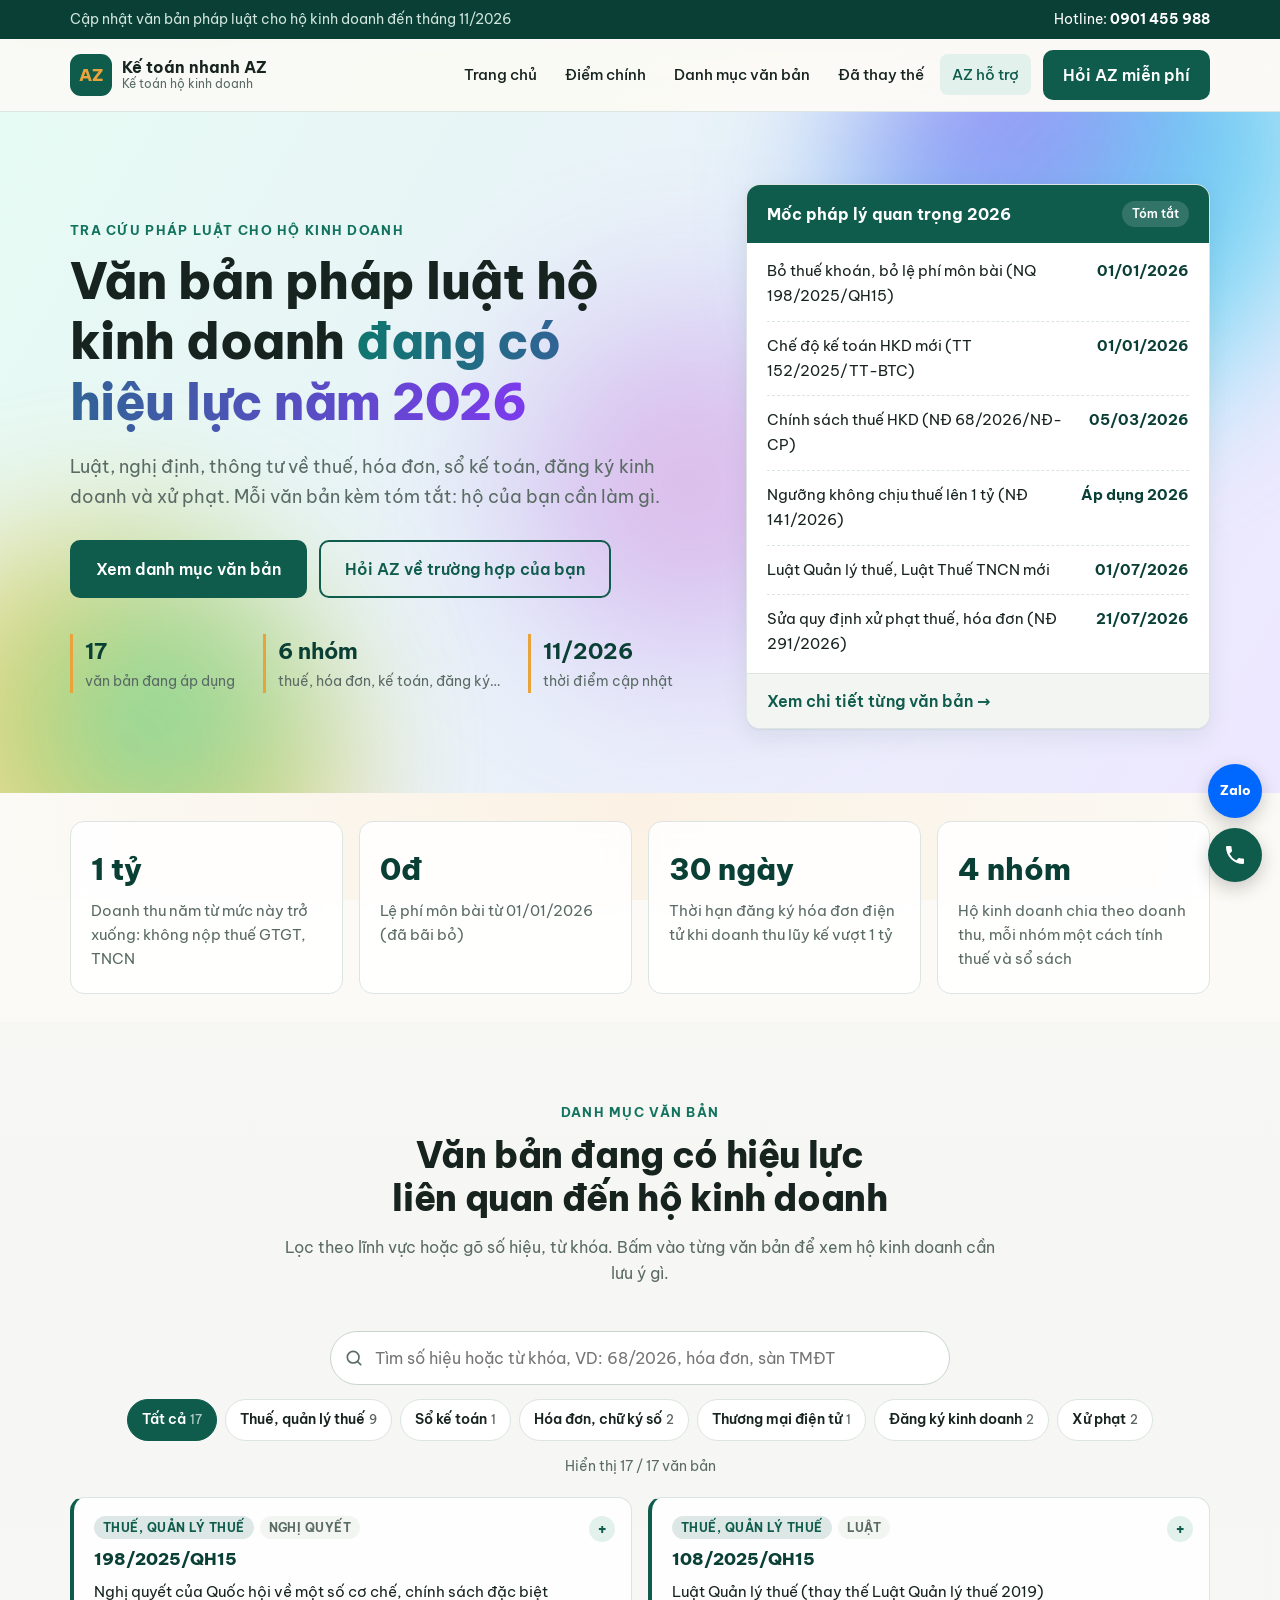
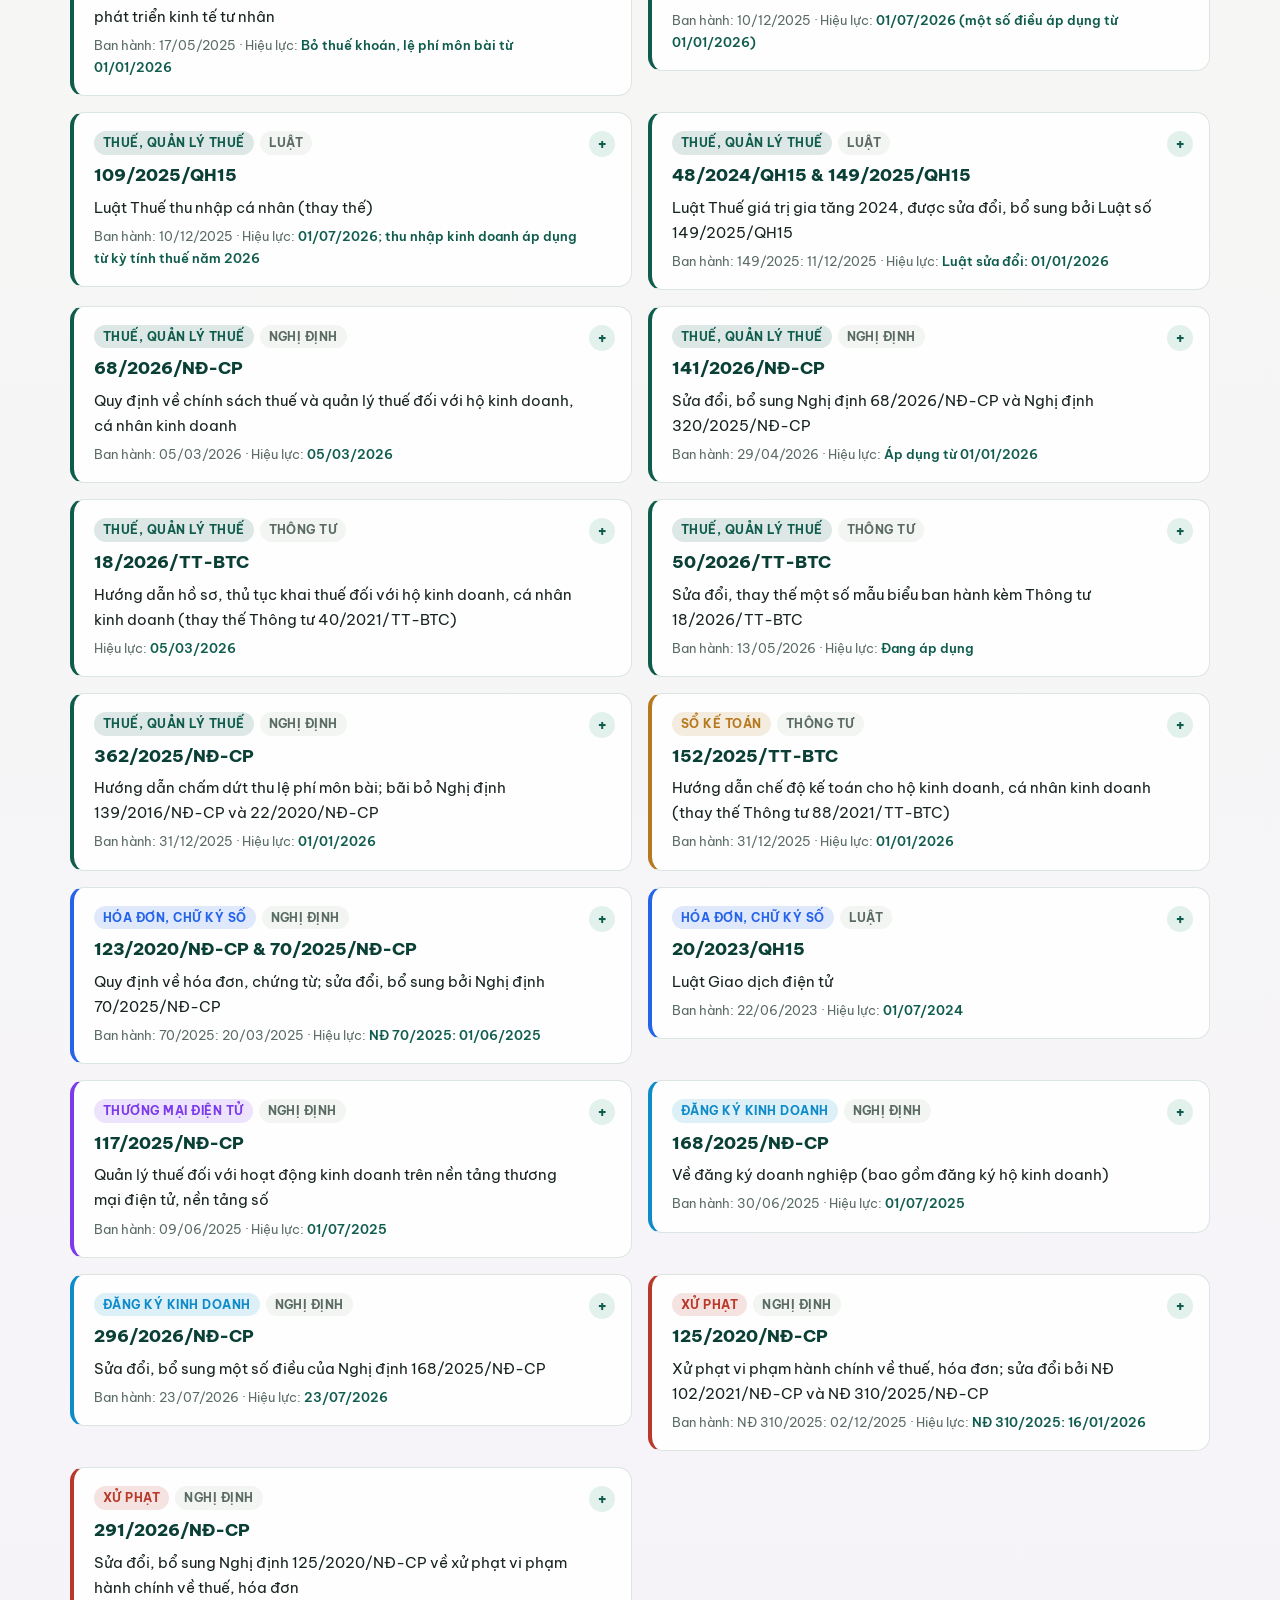
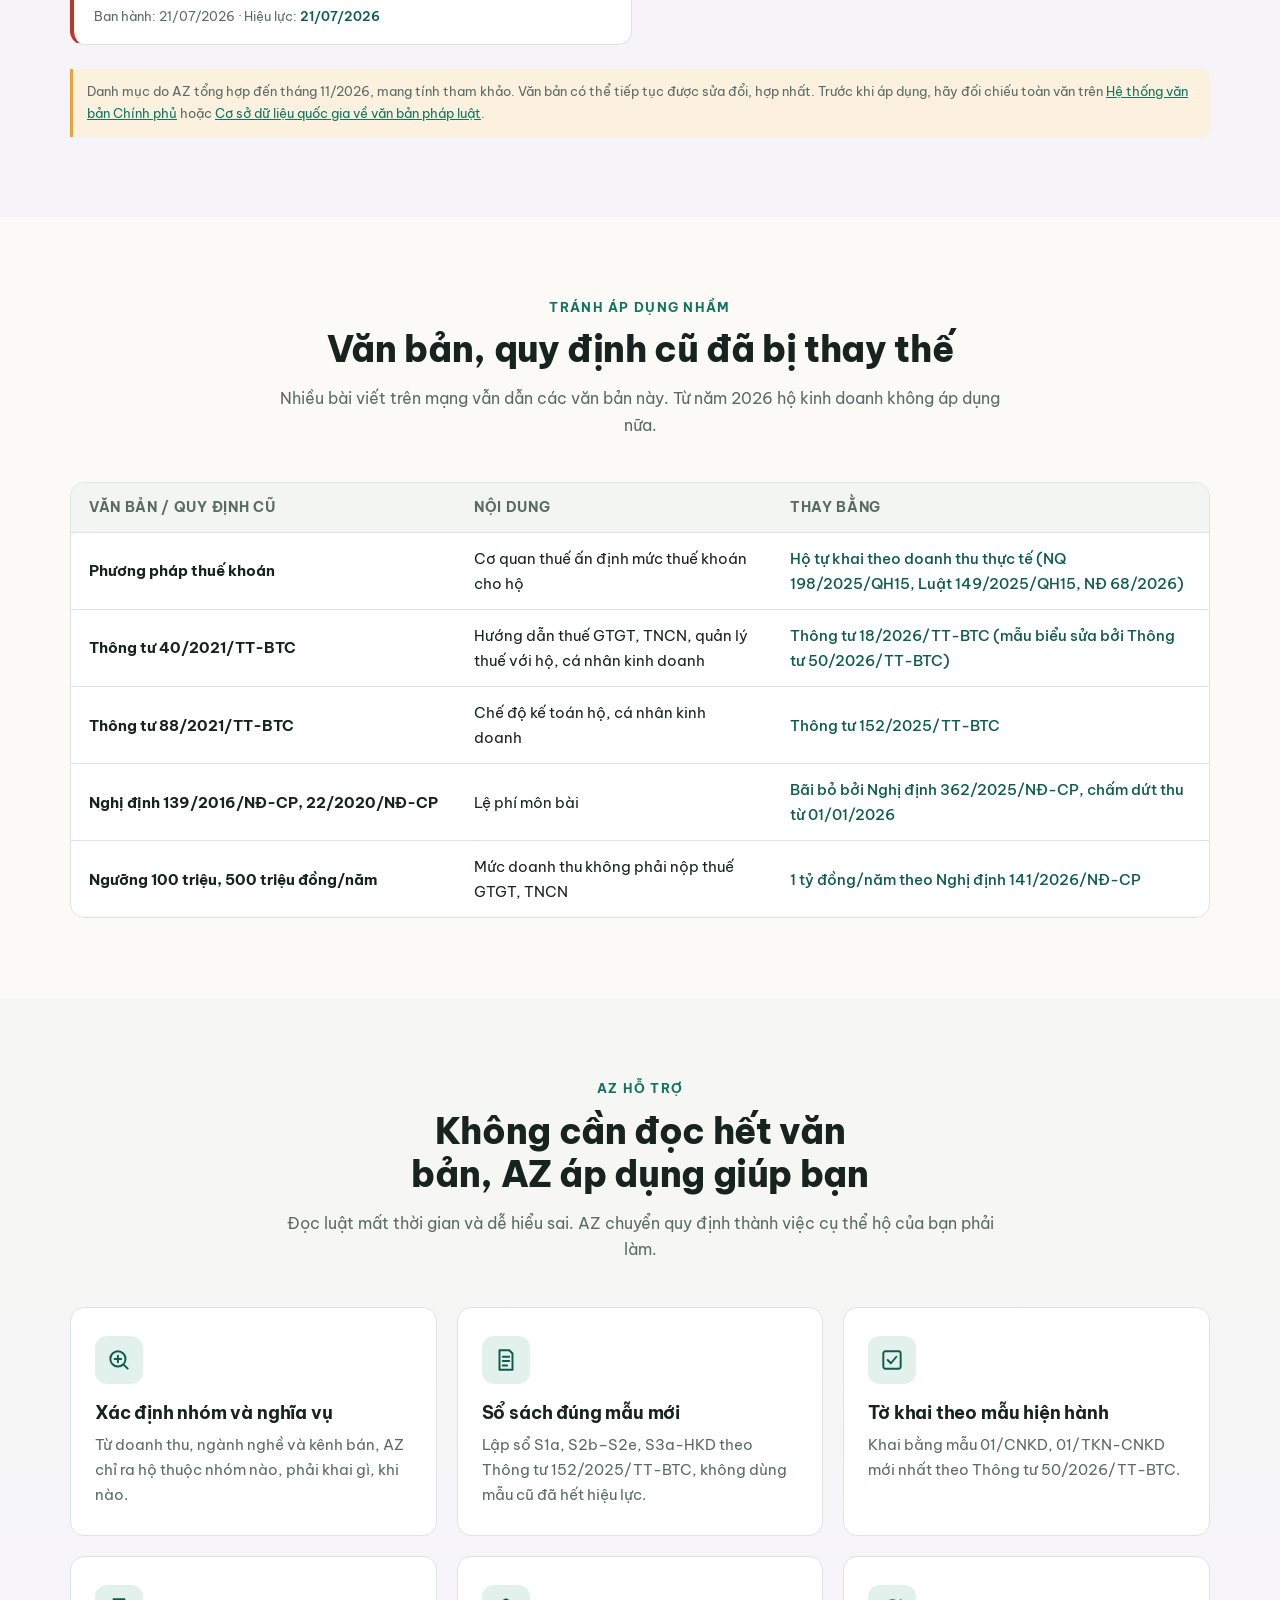
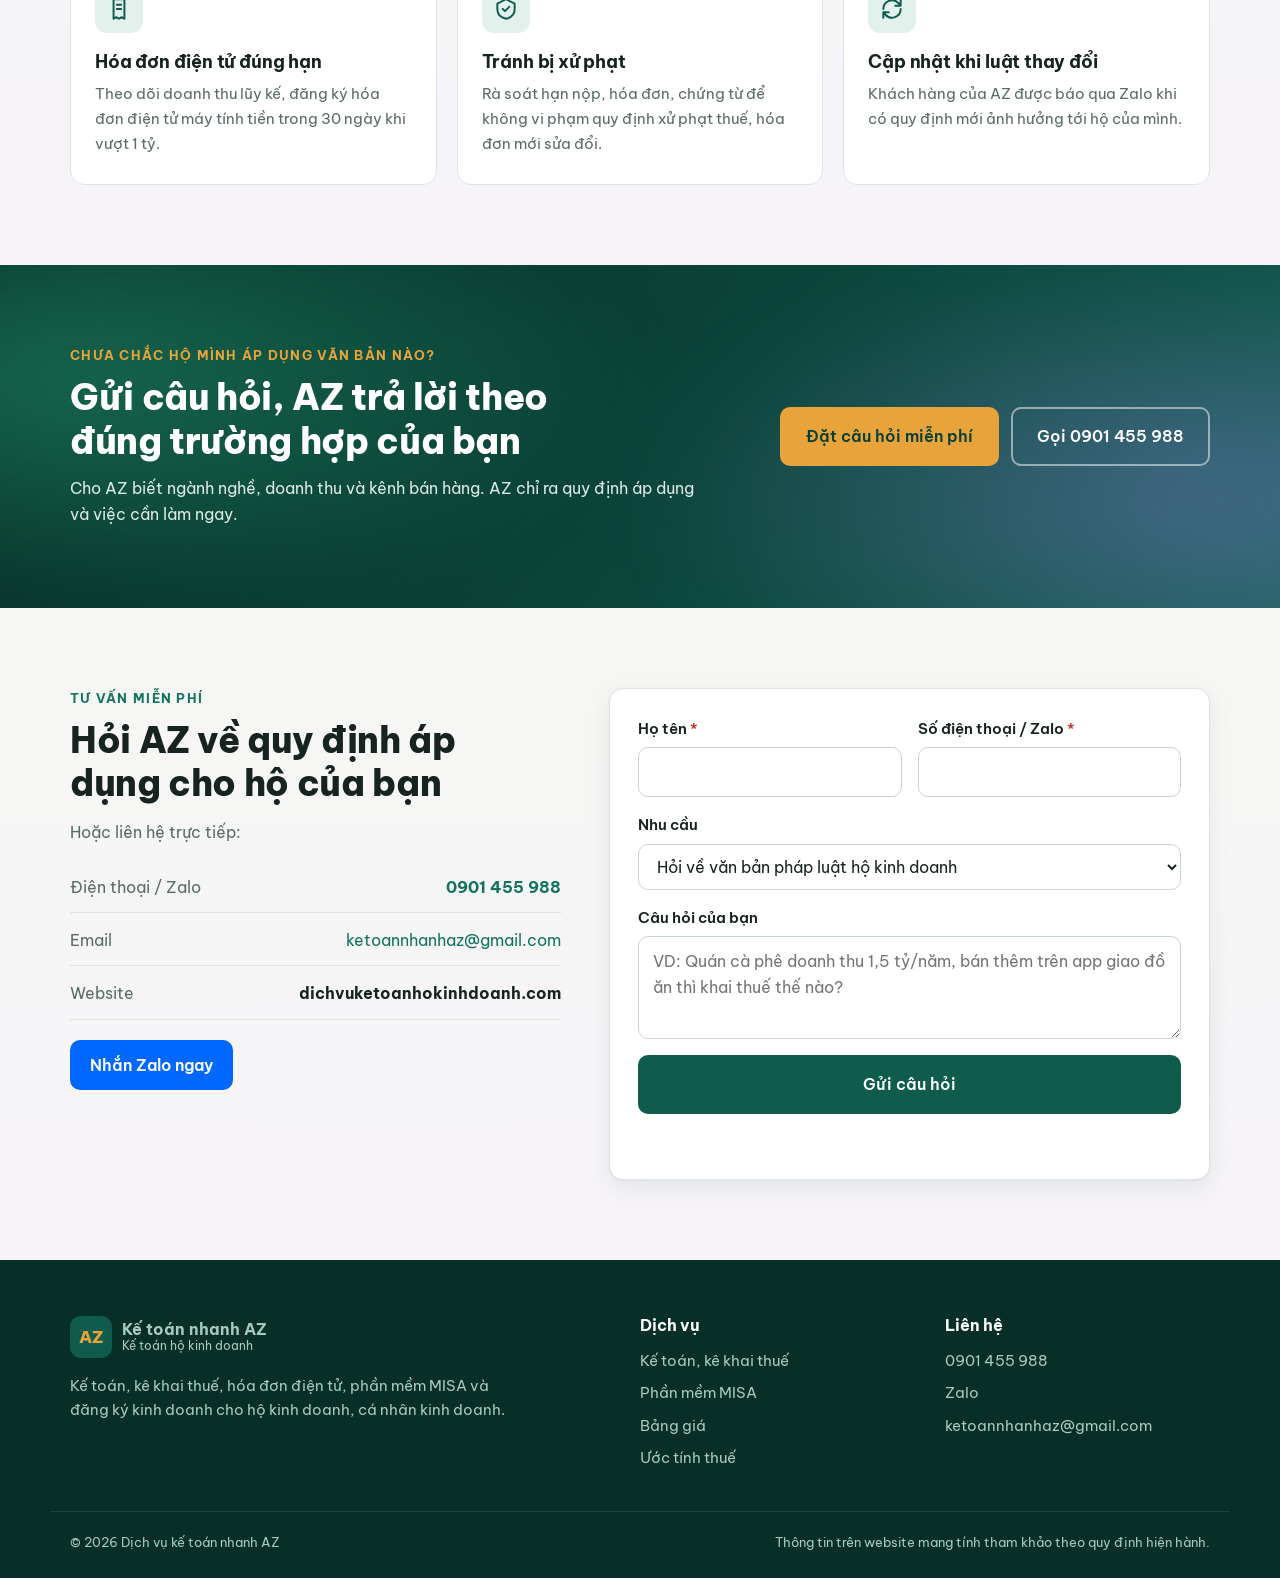
==== docs/van-ban-phap-luat-ho-kinh-doanh.html @ 09fbd930 "Khởi tạo website Kế toán nhanh AZ - Trang chủ dịch vụ kế toán hộ kinh doanh (docs/) - Trang văn bản " ====
<!DOCTYPE html>
<html lang="vi">
<head>
  <meta charset="utf-8">
  <meta name="viewport" content="width=device-width, initial-scale=1">
  <title>Văn bản pháp luật hộ kinh doanh 2026 | Kế toán nhanh AZ</title>
  <meta name="description" content="Tổng hợp luật, nghị định, thông tư về thuế, hóa đơn, kế toán, đăng ký hộ kinh doanh đang có hiệu lực năm 2026, kèm ý nghĩa thực tế cho chủ hộ.">
  <link rel="canonical" href="https://dichvuketoanhokinhdoanh.com/van-ban-phap-luat-ho-kinh-doanh.html">
  <meta property="og:type" content="article">
  <meta property="og:title" content="Văn bản pháp luật hộ kinh doanh 2026 | Kế toán nhanh AZ">
  <meta property="og:description" content="Tổng hợp luật, nghị định, thông tư về thuế, hóa đơn, kế toán, đăng ký hộ kinh doanh đang có hiệu lực năm 2026.">
  <meta property="og:url" content="https://dichvuketoanhokinhdoanh.com/van-ban-phap-luat-ho-kinh-doanh.html">
  <meta name="theme-color" content="#0F5C4D">
  <link rel="icon" href="img/favicon.svg" type="image/svg+xml">
  <link rel="preconnect" href="https://fonts.googleapis.com">
  <link rel="preconnect" href="https://fonts.gstatic.com" crossorigin>
  <link rel="stylesheet" href="https://fonts.googleapis.com/css2?family=Be+Vietnam+Pro:wght@400;500;600;700;800&display=swap">
  <link rel="stylesheet" href="css/style.css">
  <link rel="stylesheet" href="css/pages/van-ban-phap-luat-ho-kinh-doanh.css">
</head>
<body>

<a class="skip" href="#main">Bỏ qua điều hướng</a>

<div class="topbar">
  <div class="container topbar__in">
    <span>Cập nhật văn bản pháp luật cho hộ kinh doanh đến tháng 11/2026</span>
    <a href="tel:0901455988" class="topbar__phone">Hotline: <b>0901 455 988</b></a>
  </div>
</div>

<header class="header" id="top">
  <div class="container header__in">
    <a href="index.html" class="logo" aria-label="Kế toán nhanh AZ, về trang chủ">
      <span class="logo__mark">AZ</span>
      <span class="logo__text"><b>Kế toán nhanh AZ</b><small>Kế toán hộ kinh doanh</small></span>
    </a>
    <nav class="nav" id="nav" aria-label="Điều hướng chính">
      <a href="index.html">Trang chủ</a>
      <a href="#noi-bat">Điểm chính</a>
      <a href="#van-ban">Danh mục văn bản</a>
      <a href="#het-hieu-luc">Đã thay thế</a>
      <a href="#gia-tri">AZ hỗ trợ</a>
      <a href="#lien-he" class="btn btn--primary nav__cta">Hỏi AZ miễn phí</a>
    </nav>
    <button class="menu-btn" id="menuBtn" aria-label="Mở menu" aria-expanded="false" aria-controls="nav">
      <span></span><span></span><span></span>
    </button>
  </div>
</header>

<main id="main">

  <!-- 1. BANNER GIỚI THIỆU -->
  <section class="hero">
    <div class="container hero__grid">
      <div class="hero__copy">
        <p class="eyebrow">Tra cứu pháp luật cho hộ kinh doanh</p>
        <h1>Văn bản pháp luật hộ kinh doanh <span class="hl">đang có hiệu lực năm 2026</span></h1>
        <p class="lead">Luật, nghị định, thông tư về thuế, hóa đơn, sổ kế toán, đăng ký kinh doanh và xử phạt. Mỗi văn bản kèm tóm tắt: hộ của bạn cần làm gì.</p>
        <div class="hero__actions">
          <a href="#van-ban" class="btn btn--primary btn--lg">Xem danh mục văn bản</a>
          <a href="#lien-he" class="btn btn--ghost btn--lg" data-need="Hỏi về văn bản pháp luật hộ kinh doanh">Hỏi AZ về trường hợp của bạn</a>
        </div>
        <ul class="hero__facts">
          <li><b id="docTotal">17</b><span>văn bản đang áp dụng</span></li>
          <li><b>6 nhóm</b><span>thuế, hóa đơn, kế toán, đăng ký…</span></li>
          <li><b>11/2026</b><span>thời điểm cập nhật</span></li>
        </ul>
      </div>

      <aside class="hero__card" aria-label="Mốc pháp lý quan trọng năm 2026">
        <div class="ledger__head"><span>Mốc pháp lý quan trọng 2026</span><span class="pill">Tóm tắt</span></div>
        <ul class="ledger">
          <li><span>Bỏ thuế khoán, bỏ lệ phí môn bài (NQ 198/2025/QH15)</span><b>01/01/2026</b></li>
          <li><span>Chế độ kế toán HKD mới (TT 152/2025/TT-BTC)</span><b>01/01/2026</b></li>
          <li><span>Chính sách thuế HKD (NĐ 68/2026/NĐ-CP)</span><b>05/03/2026</b></li>
          <li><span>Ngưỡng không chịu thuế lên 1 tỷ (NĐ 141/2026)</span><b>Áp dụng 2026</b></li>
          <li><span>Luật Quản lý thuế, Luật Thuế TNCN mới</span><b>01/07/2026</b></li>
          <li><span>Sửa quy định xử phạt thuế, hóa đơn (NĐ 291/2026)</span><b>21/07/2026</b></li>
        </ul>
        <a href="#van-ban" class="hero__card-link">Xem chi tiết từng văn bản →</a>
      </aside>
    </div>
  </section>

  <!-- 2. THÔNG TIN NỔI BẬT -->
  <section class="section section--tight" id="noi-bat">
    <div class="container">
      <div class="pg-stats">
        <div class="pg-stat reveal">
          <b class="pg-stat__num" data-count="1" data-suffix=" tỷ">1 tỷ</b>
          <span>Doanh thu năm từ mức này trở xuống: không nộp thuế GTGT, TNCN</span>
        </div>
        <div class="pg-stat reveal">
          <b class="pg-stat__num">0đ</b>
          <span>Lệ phí môn bài từ 01/01/2026 (đã bãi bỏ)</span>
        </div>
        <div class="pg-stat reveal">
          <b class="pg-stat__num" data-count="30" data-suffix=" ngày">30 ngày</b>
          <span>Thời hạn đăng ký hóa đơn điện tử khi doanh thu lũy kế vượt 1 tỷ</span>
        </div>
        <div class="pg-stat reveal">
          <b class="pg-stat__num" data-count="4" data-suffix=" nhóm">4 nhóm</b>
          <span>Hộ kinh doanh chia theo doanh thu, mỗi nhóm một cách tính thuế và sổ sách</span>
        </div>
      </div>
    </div>
  </section>

  <!-- 3. DANH MỤC VĂN BẢN (nội dung chuyên sâu, có lọc + tìm kiếm) -->
  <section class="section section--alt" id="van-ban">
    <div class="container">
      <div class="section__head">
        <p class="eyebrow">Danh mục văn bản</p>
        <h2>Văn bản đang có hiệu lực liên quan đến hộ kinh doanh</h2>
        <p class="muted">Lọc theo lĩnh vực hoặc gõ số hiệu, từ khóa. Bấm vào từng văn bản để xem hộ kinh doanh cần lưu ý gì.</p>
      </div>

      <div class="pg-toolbar">
        <label class="pg-search">
          <span class="sr-only">Tìm văn bản</span>
          <svg viewBox="0 0 24 24" aria-hidden="true"><circle cx="11" cy="11" r="7"/><path d="M20 20l-3.5-3.5"/></svg>
          <input id="docSearch" type="search" placeholder="Tìm số hiệu hoặc từ khóa, VD: 68/2026, hóa đơn, sàn TMĐT" autocomplete="off">
        </label>
        <div class="pg-chips" id="docFilters" role="group" aria-label="Lọc theo lĩnh vực"></div>
      </div>

      <p class="pg-count" id="docCount" aria-live="polite"></p>
      <div class="pg-docs" id="docList"></div>

      <p class="pg-disclaimer">
        Danh mục do AZ tổng hợp đến tháng 11/2026, mang tính tham khảo. Văn bản có thể tiếp tục được sửa đổi, hợp nhất.
        Trước khi áp dụng, hãy đối chiếu toàn văn trên <a href="https://vanban.chinhphu.vn/" target="_blank" rel="noopener">Hệ thống văn bản Chính phủ</a>
        hoặc <a href="https://vbpl.vn/" target="_blank" rel="noopener">Cơ sở dữ liệu quốc gia về văn bản pháp luật</a>.
      </p>
    </div>
  </section>

  <!-- 3b. VĂN BẢN ĐÃ HẾT HIỆU LỰC / BỊ THAY THẾ -->
  <section class="section" id="het-hieu-luc">
    <div class="container">
      <div class="section__head">
        <p class="eyebrow">Tránh áp dụng nhầm</p>
        <h2>Văn bản, quy định cũ đã bị thay thế</h2>
        <p class="muted">Nhiều bài viết trên mạng vẫn dẫn các văn bản này. Từ năm 2026 hộ kinh doanh không áp dụng nữa.</p>
      </div>
      <div class="table-wrap">
        <table class="table pg-old">
          <thead><tr><th scope="col">Văn bản / quy định cũ</th><th scope="col">Nội dung</th><th scope="col">Thay bằng</th></tr></thead>
          <tbody>
            <tr><td><b>Phương pháp thuế khoán</b></td><td>Cơ quan thuế ấn định mức thuế khoán cho hộ</td><td>Hộ tự khai theo doanh thu thực tế (NQ 198/2025/QH15, Luật 149/2025/QH15, NĐ 68/2026)</td></tr>
            <tr><td><b>Thông tư 40/2021/TT-BTC</b></td><td>Hướng dẫn thuế GTGT, TNCN, quản lý thuế với hộ, cá nhân kinh doanh</td><td>Thông tư 18/2026/TT-BTC (mẫu biểu sửa bởi Thông tư 50/2026/TT-BTC)</td></tr>
            <tr><td><b>Thông tư 88/2021/TT-BTC</b></td><td>Chế độ kế toán hộ, cá nhân kinh doanh</td><td>Thông tư 152/2025/TT-BTC</td></tr>
            <tr><td><b>Nghị định 139/2016/NĐ-CP, 22/2020/NĐ-CP</b></td><td>Lệ phí môn bài</td><td>Bãi bỏ bởi Nghị định 362/2025/NĐ-CP, chấm dứt thu từ 01/01/2026</td></tr>
            <tr><td><b>Ngưỡng 100 triệu, 500 triệu đồng/năm</b></td><td>Mức doanh thu không phải nộp thuế GTGT, TNCN</td><td>1 tỷ đồng/năm theo Nghị định 141/2026/NĐ-CP</td></tr>
          </tbody>
        </table>
      </div>
    </div>
  </section>

  <!-- 4. TIỆN ÍCH / GIÁ TRỊ -->
  <section class="section section--alt" id="gia-tri">
    <div class="container">
      <div class="section__head">
        <p class="eyebrow">AZ hỗ trợ</p>
        <h2>Không cần đọc hết văn bản, AZ áp dụng giúp bạn</h2>
        <p class="muted">Đọc luật mất thời gian và dễ hiểu sai. AZ chuyển quy định thành việc cụ thể hộ của bạn phải làm.</p>
      </div>
      <div class="services">
        <article class="service">
          <div class="service__ic" aria-hidden="true"><svg viewBox="0 0 24 24"><circle cx="11" cy="11" r="7"/><path d="M20 20l-3.5-3.5M8 11h6M11 8v6"/></svg></div>
          <h3>Xác định nhóm và nghĩa vụ</h3>
          <p>Từ doanh thu, ngành nghề và kênh bán, AZ chỉ ra hộ thuộc nhóm nào, phải khai gì, khi nào.</p>
        </article>
        <article class="service">
          <div class="service__ic" aria-hidden="true"><svg viewBox="0 0 24 24"><path d="M6 3h9l3 3v15H6z"/><path d="M9 9h6M9 13h6M9 17h4"/></svg></div>
          <h3>Sổ sách đúng mẫu mới</h3>
          <p>Lập sổ S1a, S2b–S2e, S3a-HKD theo Thông tư 152/2025/TT-BTC, không dùng mẫu cũ đã hết hiệu lực.</p>
        </article>
        <article class="service">
          <div class="service__ic" aria-hidden="true"><svg viewBox="0 0 24 24"><rect x="4" y="4" width="16" height="16" rx="2"/><path d="M8 12l3 3 5-6"/></svg></div>
          <h3>Tờ khai theo mẫu hiện hành</h3>
          <p>Khai bằng mẫu 01/CNKD, 01/TKN-CNKD mới nhất theo Thông tư 50/2026/TT-BTC.</p>
        </article>
        <article class="service">
          <div class="service__ic" aria-hidden="true"><svg viewBox="0 0 24 24"><path d="M7 3h10v18l-2.5-1.5L12 21l-2.5-1.5L7 21z"/><path d="M10 8h4M10 12h4"/></svg></div>
          <h3>Hóa đơn điện tử đúng hạn</h3>
          <p>Theo dõi doanh thu lũy kế, đăng ký hóa đơn điện tử máy tính tiền trong 30 ngày khi vượt 1 tỷ.</p>
        </article>
        <article class="service">
          <div class="service__ic" aria-hidden="true"><svg viewBox="0 0 24 24"><path d="M12 3l8 4v5c0 5-3.5 8-8 9-4.5-1-8-4-8-9V7z"/><path d="M9 12l2 2 4-4"/></svg></div>
          <h3>Tránh bị xử phạt</h3>
          <p>Rà soát hạn nộp, hóa đơn, chứng từ để không vi phạm quy định xử phạt thuế, hóa đơn mới sửa đổi.</p>
        </article>
        <article class="service">
          <div class="service__ic" aria-hidden="true"><svg viewBox="0 0 24 24"><path d="M4 12a8 8 0 0114-5.3L20 9M20 4v5h-5"/><path d="M20 12a8 8 0 01-14 5.3L4 15M4 20v-5h5"/></svg></div>
          <h3>Cập nhật khi luật thay đổi</h3>
          <p>Khách hàng của AZ được báo qua Zalo khi có quy định mới ảnh hưởng tới hộ của mình.</p>
        </article>
      </div>
    </div>
  </section>

  <!-- 5a. DẢI KÊU GỌI HÀNH ĐỘNG -->
  <section class="section section--dark">
    <div class="container pg-cta">
      <div>
        <p class="eyebrow eyebrow--light">Chưa chắc hộ mình áp dụng văn bản nào?</p>
        <h2>Gửi câu hỏi, AZ trả lời theo đúng trường hợp của bạn</h2>
        <p>Cho AZ biết ngành nghề, doanh thu và kênh bán hàng. AZ chỉ ra quy định áp dụng và việc cần làm ngay.</p>
      </div>
      <div class="pg-cta__actions">
        <a href="#lien-he" class="btn btn--amber btn--lg" data-need="Hỏi về văn bản pháp luật hộ kinh doanh">Đặt câu hỏi miễn phí</a>
        <a href="tel:0901455988" class="btn btn--lg pg-cta__phone">Gọi 0901 455 988</a>
      </div>
    </div>
  </section>

  <!-- 5b. LIÊN HỆ -->
  <section class="section section--alt" id="lien-he">
    <div class="container contact">
      <div class="contact__info">
        <p class="eyebrow">Tư vấn miễn phí</p>
        <h2>Hỏi AZ về quy định áp dụng cho hộ của bạn</h2>
        <p class="muted">Hoặc liên hệ trực tiếp:</p>
        <ul class="contact__list">
          <li><span>Điện thoại / Zalo</span><a href="tel:0901455988"><b>0901 455 988</b></a></li>
          <li><span>Email</span><a href="mailto:ketoannhanhaz@gmail.com">ketoannhanhaz@gmail.com</a></li>
          <li><span>Website</span><b>dichvuketoanhokinhdoanh.com</b></li>
        </ul>
        <a class="btn btn--zalo" href="https://zalo.me/0901455988" target="_blank" rel="noopener">Nhắn Zalo ngay</a>
      </div>

      <form class="card form" id="leadForm" novalidate>
        <div class="field-row">
          <label class="field"><span>Họ tên <em>*</em></span><input name="name" autocomplete="name" required></label>
          <label class="field"><span>Số điện thoại / Zalo <em>*</em></span><input name="phone" type="tel" inputmode="tel" autocomplete="tel" required></label>
        </div>
        <label class="field">
          <span>Nhu cầu</span>
          <select name="need">
            <option>Hỏi về văn bản pháp luật hộ kinh doanh</option>
            <option>Xác định nhóm thuế, cách tính thuế</option>
            <option>Kế toán, kê khai thuế trọn gói</option>
            <option>Hóa đơn điện tử máy tính tiền</option>
            <option>Khác</option>
          </select>
        </label>
        <label class="field"><span>Câu hỏi của bạn</span><textarea name="note" rows="3" placeholder="VD: Quán cà phê doanh thu 1,5 tỷ/năm, bán thêm trên app giao đồ ăn thì khai thuế thế nào?"></textarea></label>
        <button class="btn btn--primary btn--lg btn--block" type="submit">Gửi câu hỏi</button>
        <p class="form__msg" id="formMsg" role="status"></p>
      </form>
    </div>
  </section>

</main>

<footer class="footer">
  <div class="container footer__grid">
    <div>
      <a href="index.html" class="logo logo--light">
        <span class="logo__mark">AZ</span>
        <span class="logo__text"><b>Kế toán nhanh AZ</b><small>Kế toán hộ kinh doanh</small></span>
      </a>
      <p class="footer__desc">Kế toán, kê khai thuế, hóa đơn điện tử, phần mềm MISA và đăng ký kinh doanh cho hộ kinh doanh, cá nhân kinh doanh.</p>
    </div>
    <div>
      <h4>Dịch vụ</h4>
      <ul>
        <li><a href="index.html#dich-vu">Kế toán, kê khai thuế</a></li>
        <li><a href="index.html#phan-mem">Phần mềm MISA</a></li>
        <li><a href="index.html#bang-gia">Bảng giá</a></li>
        <li><a href="index.html#tinh-thue">Ước tính thuế</a></li>
      </ul>
    </div>
    <div>
      <h4>Liên hệ</h4>
      <ul>
        <li><a href="tel:0901455988">0901 455 988</a></li>
        <li><a href="https://zalo.me/0901455988" target="_blank" rel="noopener">Zalo</a></li>
        <li><a href="mailto:ketoannhanhaz@gmail.com">ketoannhanhaz@gmail.com</a></li>
      </ul>
    </div>
  </div>
  <div class="container footer__bottom">
    <span>© <span id="year">2026</span> Dịch vụ kế toán nhanh AZ</span>
    <span>Thông tin trên website mang tính tham khảo theo quy định hiện hành.</span>
  </div>
</footer>

<div class="float" aria-label="Liên hệ nhanh">
  <a href="https://zalo.me/0901455988" target="_blank" rel="noopener" class="float__btn float__btn--zalo" aria-label="Nhắn Zalo">Zalo</a>
  <a href="tel:0901455988" class="float__btn float__btn--call" aria-label="Gọi 0901 455 988">
    <svg viewBox="0 0 24 24" aria-hidden="true"><path d="M6.6 10.8a15 15 0 006.6 6.6l2.2-2.2a1 1 0 011-.25 11.4 11.4 0 003.6.57 1 1 0 011 1V20a1 1 0 01-1 1A17 17 0 013 4a1 1 0 011-1h3.5a1 1 0 011 1c0 1.25.2 2.45.57 3.57a1 1 0 01-.25 1z"/></svg>
  </a>
</div>

<script>window.PAGE_NAME = "Văn bản pháp luật hộ kinh doanh";</script>
<script src="js/pages/van-ban-phap-luat-ho-kinh-doanh.js"></script>
</body>
</html>
---- docs/css/style.css ----
/* =========================================================
   Kế toán nhanh AZ – Dịch vụ kế toán hộ kinh doanh
   ========================================================= */
:root {
  --green-900: #0A3F35;
  --green-700: #0F5C4D;
  --green-600: #13735F;
  --green-100: #E3F1EC;
  --amber: #E8A33A;
  --amber-100: #FCF1DE;
  --ink: #17231F;
  --muted: #5A6B65;
  --line: #DCE5E1;
  --bg: #FBFAF6;
  --bg-alt: #F2F5F1;
  --white: #FFFFFF;
  --zalo: #0068FF;
  --danger: #B9382A;
  --radius: 14px;
  --shadow: 0 1px 2px rgba(10, 63, 53, .06), 0 8px 24px rgba(10, 63, 53, .08);
  --font: "Be Vietnam Pro", system-ui, -apple-system, "Segoe UI", Roboto, sans-serif;
}

*, *::before, *::after { box-sizing: border-box; }
html { scroll-behavior: smooth; scroll-padding-top: 84px; }
body {
  margin: 0;
  font-family: var(--font);
  font-size: 16px;
  line-height: 1.65;
  color: var(--ink);
  background: var(--bg);
  -webkit-font-smoothing: antialiased;
}
img, svg { max-width: 100%; display: block; }
a { color: var(--green-600); }
h1, h2, h3, h4 { line-height: 1.2; margin: 0; letter-spacing: -.01em; text-wrap: balance; }
h1 { font-size: clamp(2rem, 4.4vw, 3.15rem); font-weight: 800; }
h2 { font-size: clamp(1.6rem, 3vw, 2.25rem); font-weight: 800; }
h3 { font-size: 1.15rem; font-weight: 700; }
p { margin: 0; }
button, input, select, textarea { font: inherit; color: inherit; }
:focus-visible { outline: 3px solid var(--amber); outline-offset: 2px; }
.num { font-variant-numeric: tabular-nums; }
.muted { color: var(--muted); }

.container { width: 100%; max-width: 1180px; margin: 0 auto; padding: 0 20px; }
.skip { position: absolute; left: -999px; top: 8px; background: var(--white); padding: 8px 12px; z-index: 100; }
.skip:focus { left: 8px; }

.eyebrow {
  font-size: .8rem; font-weight: 700; letter-spacing: .1em; text-transform: uppercase;
  color: var(--green-600); margin-bottom: 10px;
}
.eyebrow--light { color: var(--amber); }

/* ---------- Buttons ---------- */
.btn {
  display: inline-flex; align-items: center; justify-content: center; gap: 8px;
  padding: 10px 18px; border-radius: 10px; border: 2px solid transparent;
  font-weight: 600; text-decoration: none; cursor: pointer;
  transition: background .2s, color .2s, border-color .2s, transform .15s;
}
.btn:active { transform: translateY(1px); }
.btn--lg { padding: 14px 24px; font-size: 1.02rem; }
.btn--block { width: 100%; }
.btn--primary { background: var(--green-700); color: var(--white); }
.btn--primary:hover { background: var(--green-900); }
.btn--ghost { background: transparent; color: var(--green-700); border-color: var(--green-700); }
.btn--ghost:hover { background: var(--green-100); }
.btn--zalo { background: var(--zalo); color: var(--white); margin-top: 20px; }
.btn--zalo:hover { background: #0052cc; }
.btn--amber { background: var(--amber); color: var(--green-900); }
.btn--amber:hover { background: #d48f22; }

/* ---------- Topbar / Header ---------- */
.topbar { background: var(--green-900); color: #CFE5DD; font-size: .86rem; }
.topbar__in { display: flex; justify-content: space-between; gap: 12px; padding-top: 8px; padding-bottom: 8px; }
.topbar__phone { color: var(--white); text-decoration: none; white-space: nowrap; }

.header {
  position: sticky; top: 0; z-index: 50;
  background: rgba(251, 250, 246, .92);
  backdrop-filter: saturate(1.4) blur(10px);
  border-bottom: 1px solid var(--line);
}
.header__in { display: flex; align-items: center; justify-content: space-between; height: 72px; }

.logo { display: flex; align-items: center; gap: 10px; text-decoration: none; color: var(--ink); }
.logo__mark {
  display: grid; place-items: center; width: 42px; height: 42px; border-radius: 11px;
  background: var(--green-700); color: var(--amber); font-weight: 800; font-size: 1.05rem;
}
.logo__text { display: flex; flex-direction: column; line-height: 1.15; }
.logo__text b { font-size: 1.02rem; }
.logo__text small { color: var(--muted); font-size: .78rem; }
.logo--light { color: var(--white); }
.logo--light .logo__text small { color: #A9C9BE; }

.nav { display: flex; align-items: center; gap: 4px; }
.nav a:not(.btn) {
  padding: 8px 12px; border-radius: 8px; text-decoration: none; color: var(--ink);
  font-weight: 500; font-size: .95rem;
}
.nav a:not(.btn):hover, .nav a.is-active { background: var(--green-100); color: var(--green-700); }
.nav__cta { margin-left: 8px; }

.menu-btn {
  display: none; width: 44px; height: 44px; border: 1px solid var(--line); border-radius: 10px;
  background: var(--white); cursor: pointer; padding: 0; flex-direction: column; justify-content: center; align-items: center; gap: 5px;
}
.menu-btn span { width: 20px; height: 2px; background: var(--ink); border-radius: 2px; transition: transform .2s, opacity .2s; }
.menu-btn[aria-expanded="true"] span:nth-child(1) { transform: translateY(7px) rotate(45deg); }
.menu-btn[aria-expanded="true"] span:nth-child(2) { opacity: 0; }
.menu-btn[aria-expanded="true"] span:nth-child(3) { transform: translateY(-7px) rotate(-45deg); }

/* ---------- Hero ---------- */
/* Nền gradient huyền ảo: lớp màu cực quang chuyển động + đốm sáng mờ */
body {
  background:
    radial-gradient(1200px 800px at 10% 10%, rgba(126, 231, 197, .18), transparent 60%),
    radial-gradient(1000px 700px at 90% 30%, rgba(167, 139, 250, .14), transparent 60%),
    radial-gradient(1100px 800px at 50% 90%, rgba(251, 191, 120, .14), transparent 60%),
    var(--bg);
  background-attachment: fixed;
}
.hero {
  position: relative; isolation: isolate; overflow: hidden;
  padding: 72px 0 64px;
  background: linear-gradient(120deg, #E6FBF3, #EDE7FF, #FFF1DC, #DDF3FF, #E6FBF3);
  background-size: 400% 400%;
  animation: aurora 18s ease-in-out infinite;
}
.hero::before, .hero::after {
  content: ""; position: absolute; z-index: -1; border-radius: 50%;
  filter: blur(70px); opacity: .7; pointer-events: none;
}
.hero::before {
  width: 520px; height: 520px; top: -160px; right: -80px;
  background: radial-gradient(circle at 30% 30%, #8B5CF6, #22D3EE 55%, transparent 70%);
  animation: float-a 16s ease-in-out infinite alternate;
}
.hero::after {
  width: 460px; height: 460px; bottom: -200px; left: -120px;
  background: radial-gradient(circle at 60% 40%, #34D399, #FBBF24 55%, transparent 70%);
  animation: float-b 20s ease-in-out infinite alternate;
}
.hero__grid { position: relative; }
.hero__grid::before {
  content: ""; position: absolute; z-index: -1; width: 380px; height: 380px; left: 38%; top: 20%;
  border-radius: 50%; filter: blur(80px); opacity: .45; pointer-events: none;
  background: radial-gradient(circle, #F472B6, #A78BFA 60%, transparent 72%);
  animation: float-c 22s ease-in-out infinite alternate;
}
.hero .hl {
  background: linear-gradient(90deg, #0F766E, #7C3AED, #0EA5E9, #0F766E);
  background-size: 300% 100%;
  -webkit-background-clip: text; background-clip: text; color: transparent;
  animation: aurora 10s linear infinite;
}
.hero__card { background: rgba(255, 255, 255, .78); backdrop-filter: blur(14px) saturate(1.3); }
@keyframes aurora {
  0%, 100% { background-position: 0% 50%; }
  50% { background-position: 100% 50%; }
}
@keyframes float-a { to { transform: translate(-120px, 90px) scale(1.15); } }
@keyframes float-b { to { transform: translate(140px, -80px) scale(1.1); } }
@keyframes float-c { to { transform: translate(-160px, 60px) scale(.85); } }
.hero__grid { display: grid; grid-template-columns: 1.15fr .85fr; gap: 48px; align-items: center; }
.hl { color: var(--green-700); }
.lead { font-size: 1.12rem; color: var(--muted); margin-top: 20px; max-width: 58ch; }
.hero__actions { display: flex; flex-wrap: wrap; gap: 12px; margin-top: 28px; }
.hero__facts { list-style: none; padding: 0; margin: 36px 0 0; display: flex; flex-wrap: wrap; gap: 28px; }
.hero__facts li { display: flex; flex-direction: column; border-left: 3px solid var(--amber); padding-left: 12px; }
.hero__facts b { font-size: 1.35rem; color: var(--green-900); }
.hero__facts span { font-size: .88rem; color: var(--muted); }

.hero__card {
  background: var(--white); border: 1px solid var(--line); border-radius: var(--radius);
  box-shadow: var(--shadow); overflow: hidden;
}
.ledger__head {
  display: flex; justify-content: space-between; align-items: center; gap: 8px;
  padding: 16px 20px; background: var(--green-700); color: var(--white); font-weight: 700;
}
.pill { font-size: .75rem; font-weight: 600; background: rgba(255,255,255,.15); padding: 3px 10px; border-radius: 99px; white-space: nowrap; }
.ledger { list-style: none; margin: 0; padding: 4px 20px; }
.ledger li {
  display: flex; justify-content: space-between; gap: 16px; align-items: baseline;
  padding: 12px 0; border-bottom: 1px dashed var(--line); font-size: .94rem;
}
.ledger li:last-child { border-bottom: 0; }
.ledger b { white-space: nowrap; color: var(--green-900); font-variant-numeric: tabular-nums; }
.ledger b.ok { color: var(--green-600); }
.hero__card-link {
  display: block; padding: 14px 20px; background: var(--bg-alt); font-weight: 600;
  text-decoration: none; color: var(--green-700); border-top: 1px solid var(--line);
}
.hero__card-link:hover { background: var(--green-100); }

/* ---------- Sections ---------- */
.section { padding: 80px 0; }
.section--tight { padding: 28px 0; }
.section--alt { background: linear-gradient(180deg, rgba(242, 245, 241, .55), rgba(237, 231, 255, .35)); }
.section--dark {
  position: relative; isolation: isolate; overflow: hidden; color: #DDEBE6;
  background: linear-gradient(125deg, #062A24, #0F5C4D, #2E1065, #0A3F35);
  background-size: 300% 300%;
  animation: aurora 20s ease-in-out infinite;
}
.section--dark::before {
  content: ""; position: absolute; inset: -40%; z-index: -1; pointer-events: none;
  background:
    radial-gradient(closest-side at 25% 40%, rgba(52, 211, 153, .35), transparent),
    radial-gradient(closest-side at 75% 60%, rgba(167, 139, 250, .35), transparent);
  filter: blur(40px);
  animation: float-a 18s ease-in-out infinite alternate;
}
.section--dark h2 { color: var(--white); }
.section__head { max-width: 720px; margin: 0 auto 44px; text-align: center; }
.section__head h2 + p { margin-top: 14px; }
.section__head--left { text-align: left; margin: 0; }

.card { background: var(--white); border: 1px solid var(--line); border-radius: var(--radius); box-shadow: var(--shadow); }

/* Pains */
.pains { display: grid; grid-template-columns: repeat(4, 1fr); gap: 16px; }
.pain { display: flex; gap: 12px; align-items: flex-start; padding: 16px; border-radius: 12px; background: var(--white); border: 1px solid var(--line); font-size: .94rem; }
.pain__ic {
  flex: none; display: grid; place-items: center; width: 32px; height: 32px; border-radius: 8px;
  background: var(--amber-100); color: #9A6418; font-weight: 800;
}

/* Groups */
.groups { display: grid; grid-template-columns: repeat(4, 1fr); gap: 18px; }
.group { position: relative; padding: 24px 22px; background: var(--white); border: 1px solid var(--line); border-radius: var(--radius); }
.group__no { font-size: .8rem; font-weight: 700; text-transform: uppercase; letter-spacing: .08em; color: var(--muted); }
.group__range { font-size: 1.4rem; font-weight: 800; color: var(--green-900); margin: 4px 0 14px; font-variant-numeric: tabular-nums; }
.group ul { margin: 0; padding: 0; list-style: none; display: grid; gap: 8px; font-size: .93rem; }
.group li { padding-left: 22px; position: relative; }
.group li::before { content: ""; position: absolute; left: 2px; top: .55em; width: 10px; height: 6px; border-left: 2px solid var(--green-600); border-bottom: 2px solid var(--green-600); transform: rotate(-45deg); }
.group::after { content: ""; position: absolute; left: 0; top: 0; bottom: 0; width: 4px; border-radius: var(--radius) 0 0 var(--radius); background: var(--c, var(--green-600)); }

/* Services */
.services { display: grid; grid-template-columns: repeat(3, 1fr); gap: 20px; }
.service { padding: 28px 24px; background: var(--white); border: 1px solid var(--line); border-radius: var(--radius); transition: transform .2s, box-shadow .2s; }
.service:hover { transform: translateY(-3px); box-shadow: var(--shadow); }
.service__ic { width: 48px; height: 48px; border-radius: 12px; background: var(--green-100); display: grid; place-items: center; margin-bottom: 18px; }
.service__ic svg { width: 26px; height: 26px; fill: none; stroke: var(--green-700); stroke-width: 1.8; stroke-linecap: round; stroke-linejoin: round; }
.service p { color: var(--muted); margin-top: 8px; font-size: .95rem; }

/* Software (MISA) */
.soft-grid { display: grid; grid-template-columns: repeat(4, 1fr); gap: 20px; }
.soft {
  display: flex; flex-direction: column; gap: 16px; padding: 26px 22px;
  background: rgba(255, 255, 255, .85); backdrop-filter: blur(10px);
  border: 1px solid var(--line); border-radius: var(--radius);
  transition: transform .2s, box-shadow .2s, border-color .2s;
}
.soft:hover { transform: translateY(-4px); box-shadow: var(--shadow); border-color: #B9D8CC; }
.soft__top { display: flex; gap: 12px; align-items: center; }
.soft__top h3 { font-size: 1.08rem; }
.soft__sub { color: var(--muted); font-size: .86rem; }
.soft__logo { flex: none; width: 50px; height: 50px; border-radius: 14px; display: grid; place-items: center; color: var(--white); }
.soft__logo svg { width: 26px; height: 26px; fill: none; stroke: currentColor; stroke-width: 1.9; stroke-linecap: round; stroke-linejoin: round; }
.soft__logo--shop { background: linear-gradient(135deg, #10B981, #0F766E); }
.soft__logo--inv  { background: linear-gradient(135deg, #38BDF8, #2563EB); }
.soft__logo--sign { background: linear-gradient(135deg, #A78BFA, #7C3AED); }
.soft__logo--acc  { background: linear-gradient(135deg, #FBBF24, #EA580C); }
.soft ul { list-style: none; margin: 0; padding: 0; display: grid; gap: 9px; font-size: .92rem; flex: 1; }
.soft li { padding-left: 22px; position: relative; }
.soft li::before { content: ""; position: absolute; left: 2px; top: .55em; width: 10px; height: 6px; border-left: 2px solid var(--green-600); border-bottom: 2px solid var(--green-600); transform: rotate(-45deg); }
.soft__fit { font-size: .86rem; color: var(--muted); padding: 10px 12px; background: var(--bg-alt); border-radius: 8px; }
.soft__fit b { color: var(--ink); }
.soft .btn { width: 100%; }

.combo { margin-top: 48px; }
.combo__head { display: grid; gap: 6px; margin-bottom: 16px; }
.combo__head h3 { font-size: 1.3rem; }
.disclaimer { margin-top: 14px; font-size: .8rem; color: var(--muted); }

/* Calculator */
.calc { display: grid; grid-template-columns: .8fr 1.2fr; gap: 48px; align-items: start; }
.calc__intro h2 + p { margin-top: 14px; }
.note { margin-top: 18px; font-size: .85rem; color: var(--muted); padding: 12px 14px; border-left: 3px solid var(--amber); background: var(--amber-100); border-radius: 0 8px 8px 0; }
.calc__form { padding: 28px; display: grid; gap: 16px; }

.field { display: grid; gap: 6px; }
.field > span { font-weight: 600; font-size: .92rem; }
.field em { color: var(--danger); font-style: normal; }
.field small { color: var(--muted); font-size: .82rem; }
.field input, .field select, .field textarea {
  width: 100%; padding: 11px 14px; border: 1px solid #C9D5D0; border-radius: 10px; background: var(--white);
  transition: border-color .15s, box-shadow .15s;
}
.field input:focus, .field select:focus, .field textarea:focus { outline: none; border-color: var(--green-600); box-shadow: 0 0 0 3px var(--green-100); }
.field input[aria-invalid="true"] { border-color: var(--danger); }
.field textarea { resize: vertical; }
.field-row { display: grid; grid-template-columns: 1fr 1fr; gap: 16px; }
.field-row:has(.field--sm) { grid-template-columns: 1fr 140px; }

.result { border-top: 1px solid var(--line); padding-top: 18px; display: grid; gap: 14px; }
.result__group { display: flex; align-items: center; gap: 10px; flex-wrap: wrap; }
.badge { display: inline-block; padding: 4px 12px; border-radius: 99px; font-weight: 700; font-size: .85rem; background: var(--green-100); color: var(--green-700); }
.result__rows { display: grid; gap: 0; border: 1px solid var(--line); border-radius: 10px; overflow: hidden; }
.result__row { display: flex; justify-content: space-between; gap: 12px; padding: 10px 14px; font-size: .95rem; border-bottom: 1px solid var(--line); }
.result__row:last-child { border-bottom: 0; }
.result__row b { font-variant-numeric: tabular-nums; white-space: nowrap; }
.result__row--total { background: var(--green-700); color: var(--white); font-weight: 700; }
.result__row--total b { font-size: 1.1rem; }
.result__hint { font-size: .88rem; color: var(--muted); }
.result__hint strong { color: var(--green-700); }

/* Plans */
.plans { display: grid; grid-template-columns: repeat(4, 1fr); gap: 18px; align-items: stretch; }
.plan { position: relative; display: flex; flex-direction: column; padding: 28px 22px; background: var(--white); border: 1px solid var(--line); border-radius: var(--radius); }
.plan--featured { border: 2px solid var(--green-700); box-shadow: var(--shadow); }
.plan__tag { position: absolute; top: -12px; left: 22px; background: var(--amber); color: var(--green-900); font-size: .75rem; font-weight: 700; padding: 3px 10px; border-radius: 99px; }
.plan__for { font-size: .85rem; color: var(--muted); }
.plan__price { margin: 14px 0 18px; font-variant-numeric: tabular-nums; }
.plan__price b { font-size: 1.6rem; font-weight: 800; color: var(--green-900); }
.plan__price span { color: var(--muted); font-size: .9rem; }
.plan ul { list-style: none; margin: 0 0 22px; padding: 0; display: grid; gap: 9px; font-size: .93rem; flex: 1; }
.plan li { padding-left: 22px; position: relative; }
.plan li::before { content: ""; position: absolute; left: 2px; top: .55em; width: 10px; height: 6px; border-left: 2px solid var(--green-600); border-bottom: 2px solid var(--green-600); transform: rotate(-45deg); }
.plan .btn { width: 100%; }

.extras { margin-top: 56px; }
.extras h3 { margin-bottom: 16px; font-size: 1.3rem; }
.table-wrap { overflow-x: auto; border-radius: var(--radius); border: 1px solid var(--line); background: var(--white); }
.table { width: 100%; border-collapse: collapse; font-size: .95rem; }
.table th, .table td { padding: 13px 18px; text-align: left; border-bottom: 1px solid var(--line); }
.table th { background: var(--bg-alt); font-weight: 700; font-size: .85rem; text-transform: uppercase; letter-spacing: .05em; color: var(--muted); }
.table tr:last-child td { border-bottom: 0; }
.table .r { text-align: right; white-space: nowrap; font-weight: 600; }

/* Steps */
.steps { list-style: none; padding: 0; margin: 0; display: grid; grid-template-columns: repeat(4, 1fr); gap: 20px; counter-reset: step; }
.steps li { position: relative; padding: 64px 22px 24px; background: var(--white); border: 1px solid var(--line); border-radius: var(--radius); counter-increment: step; }
.steps li::before {
  content: counter(step); position: absolute; top: 20px; left: 22px;
  width: 34px; height: 34px; border-radius: 50%; display: grid; place-items: center;
  background: var(--green-700); color: var(--white); font-weight: 800;
}
.steps b { font-size: 1.08rem; }
.steps p { color: var(--muted); font-size: .94rem; margin-top: 6px; }

/* Commit */
.commit { display: grid; grid-template-columns: 1fr 1fr; gap: 48px; align-items: center; }
.commit h2 + p { margin-top: 14px; }
.commit__list { list-style: none; margin: 0; padding: 0; display: grid; gap: 12px; }
.commit__list li { padding: 14px 18px 14px 46px; position: relative; background: rgba(255,255,255,.06); border: 1px solid rgba(255,255,255,.1); border-radius: 12px; }
.commit__list li::before { content: ""; position: absolute; left: 18px; top: 20px; width: 12px; height: 7px; border-left: 2px solid var(--amber); border-bottom: 2px solid var(--amber); transform: rotate(-45deg); }

/* FAQ */
.faq-wrap { display: grid; grid-template-columns: .7fr 1.3fr; gap: 48px; align-items: start; }
.faq-wrap .section__head h2 + p { margin-top: 14px; }
.faq { display: grid; gap: 12px; }
.faq details { background: var(--white); border: 1px solid var(--line); border-radius: 12px; }
.faq summary {
  cursor: pointer; list-style: none; padding: 18px 52px 18px 20px; font-weight: 600; position: relative;
}
.faq summary::-webkit-details-marker { display: none; }
.faq summary::after {
  content: "+"; position: absolute; right: 18px; top: 50%; transform: translateY(-50%);
  width: 26px; height: 26px; border-radius: 50%; display: grid; place-items: center;
  background: var(--green-100); color: var(--green-700); font-weight: 700; transition: transform .2s;
}
.faq details[open] summary::after { content: "−"; }
.faq details p { padding: 0 20px 18px; color: var(--muted); }

/* Contact */
.contact { display: grid; grid-template-columns: .9fr 1.1fr; gap: 48px; align-items: start; }
.contact__info h2 + p { margin-top: 14px; }
.contact__list { list-style: none; padding: 0; margin: 16px 0 0; display: grid; gap: 2px; }
.contact__list li { display: flex; justify-content: space-between; gap: 16px; padding: 12px 0; border-bottom: 1px solid var(--line); }
.contact__list span { color: var(--muted); }
.contact__list a { text-decoration: none; }
.form { padding: 28px; display: grid; gap: 16px; }
.form__msg { font-size: .92rem; min-height: 1.4em; }
.form__msg.is-ok { color: var(--green-700); font-weight: 600; }
.form__msg.is-err { color: var(--danger); }

/* Footer */
.footer { background: #072E27; color: #A9C9BE; padding: 56px 0 0; font-size: .93rem; }
.footer__grid { display: grid; grid-template-columns: 2fr 1fr 1fr; gap: 40px; }
.footer__desc { margin-top: 16px; max-width: 46ch; }
.footer h4 { color: var(--white); font-size: 1rem; margin-bottom: 14px; }
.footer ul { list-style: none; margin: 0; padding: 0; display: grid; gap: 8px; }
.footer a { color: #A9C9BE; text-decoration: none; }
.footer a:hover { color: var(--white); }
.footer__bottom { display: flex; justify-content: space-between; gap: 16px; flex-wrap: wrap; border-top: 1px solid rgba(255,255,255,.1); margin-top: 40px; padding-top: 20px; padding-bottom: 24px; font-size: .84rem; }

/* Floating buttons */
.float { position: fixed; right: 18px; bottom: 18px; z-index: 60; display: grid; gap: 10px; }
.float__btn {
  width: 54px; height: 54px; border-radius: 50%; display: grid; place-items: center;
  color: var(--white); text-decoration: none; font-weight: 800; font-size: .82rem;
  box-shadow: 0 6px 18px rgba(0,0,0,.2); transition: transform .2s;
}
.float__btn:hover { transform: scale(1.06); }
.float__btn--zalo { background: var(--zalo); }
.float__btn--call { background: var(--green-700); animation: ring 2.4s infinite; }
.float__btn--call svg { width: 24px; height: 24px; fill: var(--white); }
@keyframes ring { 0%, 100% { box-shadow: 0 0 0 0 rgba(19,115,95,.45); } 50% { box-shadow: 0 0 0 12px rgba(19,115,95,0); } }

/* Reveal on scroll */
.reveal { opacity: 0; transform: translateY(16px); transition: opacity .6s ease, transform .6s ease; }
.reveal.is-in { opacity: 1; transform: none; }

@media (prefers-reduced-motion: reduce) {
  html { scroll-behavior: auto; }
  .reveal { opacity: 1; transform: none; transition: none; }
  .float__btn--call, .hero, .hero::before, .hero::after, .hero__grid::before,
  .hero .hl, .section--dark, .section--dark::before { animation: none; }
}

/* ---------- Responsive ---------- */
@media (max-width: 1080px) {
  .groups, .plans, .soft-grid { grid-template-columns: repeat(2, 1fr); }
  .pains, .steps { grid-template-columns: repeat(2, 1fr); }
}

@media (max-width: 960px) {
  .menu-btn { display: flex; }
  .nav {
    position: absolute; top: 72px; left: 0; right: 0; flex-direction: column; align-items: stretch; gap: 2px;
    padding: 12px 20px 20px; background: var(--bg); border-bottom: 1px solid var(--line); box-shadow: var(--shadow);
    display: none;
  }
  .nav.is-open { display: flex; }
  .nav a:not(.btn) { padding: 12px; }
  .nav__cta { margin: 8px 0 0; }
  .hero__grid, .calc, .commit, .faq-wrap, .contact { grid-template-columns: 1fr; gap: 36px; }
  .services { grid-template-columns: repeat(2, 1fr); }
}

@media (max-width: 640px) {
  .container { padding: 0 16px; }
  .topbar__in span:first-child { display: none; }
  .topbar__in { justify-content: center; }
  .hero { padding: 40px 0; }
  .section { padding: 56px 0; }
  .groups, .plans, .soft-grid, .pains, .steps, .services, .field-row, .field-row:has(.field--sm) { grid-template-columns: 1fr; }
  .hero__facts { gap: 18px; }
  .hero__actions .btn { width: 100%; }
  .calc__form, .form { padding: 20px; }
  .footer__grid { grid-template-columns: 1fr; gap: 28px; }
  .contact__list li { flex-direction: column; gap: 0; }
  .table th, .table td { padding: 12px 14px; }
}
---- docs/css/pages/van-ban-phap-luat-ho-kinh-doanh.css ----
/* =========================================================
   Trang: Văn bản pháp luật hộ kinh doanh
   Chỉ chứa CSS riêng của trang. Phần dùng chung nằm ở css/style.css.
   ========================================================= */

.sr-only { position: absolute; width: 1px; height: 1px; padding: 0; margin: -1px; overflow: hidden; clip: rect(0 0 0 0); white-space: nowrap; border: 0; }

/* Thông tin nổi bật */
.pg-stats { display: grid; grid-template-columns: repeat(4, 1fr); gap: 16px; }
.pg-stat {
  display: flex; flex-direction: column; gap: 4px; padding: 22px 20px;
  background: rgba(255, 255, 255, .85); backdrop-filter: blur(10px);
  border: 1px solid var(--line); border-radius: var(--radius);
}
.pg-stat__num { font-size: 1.9rem; font-weight: 800; color: var(--green-900); font-variant-numeric: tabular-nums; }
.pg-stat span { color: var(--muted); font-size: .92rem; }

/* Thanh lọc + tìm kiếm */
.pg-toolbar { display: grid; gap: 14px; margin-bottom: 14px; }
.pg-search { position: relative; display: block; max-width: 620px; margin: 0 auto; width: 100%; }
.pg-search svg { position: absolute; left: 14px; top: 50%; transform: translateY(-50%); width: 20px; height: 20px; fill: none; stroke: var(--muted); stroke-width: 2; stroke-linecap: round; }
.pg-search input {
  width: 100%; padding: 13px 16px 13px 44px; border: 1px solid #C9D5D0; border-radius: 99px; background: var(--white);
  transition: border-color .15s, box-shadow .15s;
}
.pg-search input:focus { outline: none; border-color: var(--green-600); box-shadow: 0 0 0 3px var(--green-100); }
.pg-chips { display: flex; flex-wrap: wrap; gap: 8px; justify-content: center; }
.pg-chip {
  padding: 8px 14px; border-radius: 99px; border: 1px solid var(--line); background: var(--white);
  font-weight: 600; font-size: .9rem; cursor: pointer; transition: background .2s, color .2s, border-color .2s;
}
.pg-chip:hover { border-color: var(--green-600); }
.pg-chip[aria-pressed="true"] { background: var(--green-700); border-color: var(--green-700); color: var(--white); }
.pg-chip small { opacity: .7; font-weight: 500; margin-left: 4px; }
.pg-count { text-align: center; color: var(--muted); font-size: .9rem; margin-bottom: 18px; }

/* Danh sách văn bản */
.pg-docs { display: grid; grid-template-columns: repeat(2, 1fr); gap: 16px; align-items: start; }
.pg-doc {
  background: rgba(255, 255, 255, .92); border: 1px solid var(--line); border-radius: var(--radius);
  border-left: 4px solid var(--c, var(--green-600)); overflow: hidden; transition: box-shadow .2s, transform .2s;
}
.pg-doc:hover { box-shadow: var(--shadow); }
.pg-doc summary { list-style: none; cursor: pointer; padding: 18px 52px 16px 20px; position: relative; display: grid; gap: 6px; }
.pg-doc summary::-webkit-details-marker { display: none; }
.pg-doc summary::after {
  content: "+"; position: absolute; right: 16px; top: 18px; width: 26px; height: 26px; border-radius: 50%;
  display: grid; place-items: center; background: var(--green-100); color: var(--green-700); font-weight: 700;
}
.pg-doc[open] summary::after { content: "−"; }
.pg-doc__meta { display: flex; flex-wrap: wrap; gap: 6px; align-items: center; }
.pg-tag { font-size: .74rem; font-weight: 700; padding: 2px 9px; border-radius: 99px; background: var(--bg-alt); color: var(--muted); text-transform: uppercase; letter-spacing: .04em; }
.pg-tag--cat { background: color-mix(in srgb, var(--c, var(--green-600)) 14%, white); color: var(--c, var(--green-700)); }
.pg-doc__no { font-weight: 800; font-size: 1.05rem; color: var(--green-900); }
.pg-doc__name { font-size: .95rem; color: var(--ink); }
.pg-doc__dates { font-size: .84rem; color: var(--muted); font-variant-numeric: tabular-nums; }
.pg-doc__dates b { color: var(--green-700); font-weight: 600; }
.pg-doc__body { padding: 0 20px 18px; border-top: 1px dashed var(--line); margin-top: 2px; }
.pg-doc__body h4 { font-size: .85rem; text-transform: uppercase; letter-spacing: .06em; color: var(--green-700); margin: 14px 0 8px; }
.pg-doc__body ul { margin: 0; padding-left: 20px; display: grid; gap: 6px; font-size: .93rem; }
.pg-doc__body .pg-note { margin-top: 12px; font-size: .84rem; color: var(--muted); }
.pg-empty { grid-column: 1 / -1; text-align: center; padding: 32px; color: var(--muted); background: var(--white); border-radius: var(--radius); border: 1px dashed var(--line); }
mark { background: var(--amber-100); color: inherit; padding: 0 2px; border-radius: 3px; }

.pg-disclaimer { margin-top: 24px; font-size: .84rem; color: var(--muted); padding: 12px 14px; border-left: 3px solid var(--amber); background: var(--amber-100); border-radius: 0 8px 8px 0; }

/* Bảng văn bản cũ */
.pg-old td:first-child { white-space: nowrap; }
.pg-old td:last-child { color: var(--green-700); font-weight: 500; }

/* Dải CTA */
.pg-cta { display: grid; grid-template-columns: 1.4fr 1fr; gap: 32px; align-items: center; }
.pg-cta h2 + p { margin-top: 12px; }
.pg-cta__actions { display: flex; flex-wrap: wrap; gap: 12px; justify-content: flex-end; }
.pg-cta__phone { border-color: rgba(255,255,255,.5); color: var(--white); }
.pg-cta__phone:hover { background: rgba(255,255,255,.1); }

/* Responsive */
@media (max-width: 1080px) {
  .pg-stats { grid-template-columns: repeat(2, 1fr); }
}
@media (max-width: 960px) {
  .pg-docs { grid-template-columns: 1fr; }
  .pg-cta { grid-template-columns: 1fr; }
  .pg-cta__actions { justify-content: flex-start; }
}
@media (max-width: 640px) {
  .pg-stats { grid-template-columns: 1fr 1fr; gap: 12px; }
  .pg-stat { padding: 16px; }
  .pg-stat__num { font-size: 1.5rem; }
  .pg-chips { justify-content: flex-start; flex-wrap: nowrap; overflow-x: auto; padding-bottom: 6px; -webkit-overflow-scrolling: touch; }
  .pg-chip { flex: none; }
  .pg-old td:first-child { white-space: normal; }
  .pg-cta__actions .btn { width: 100%; }
}
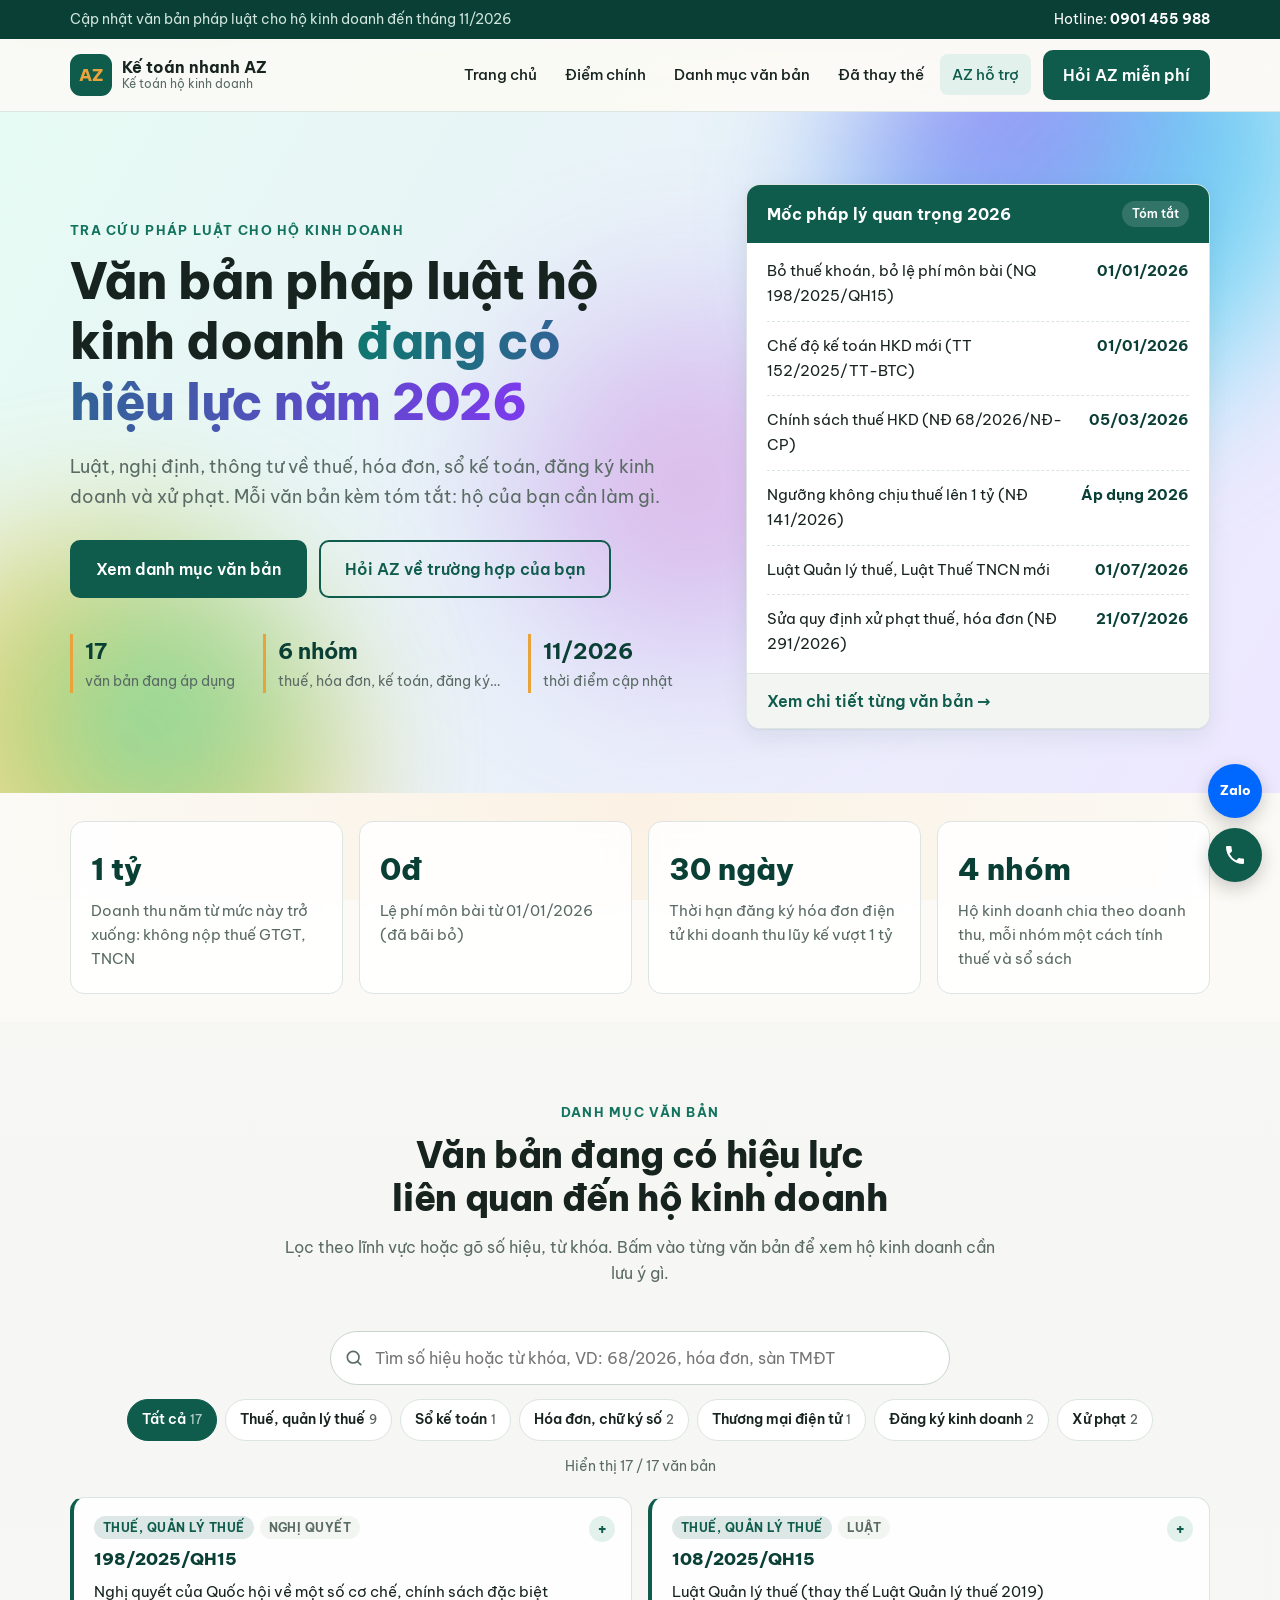
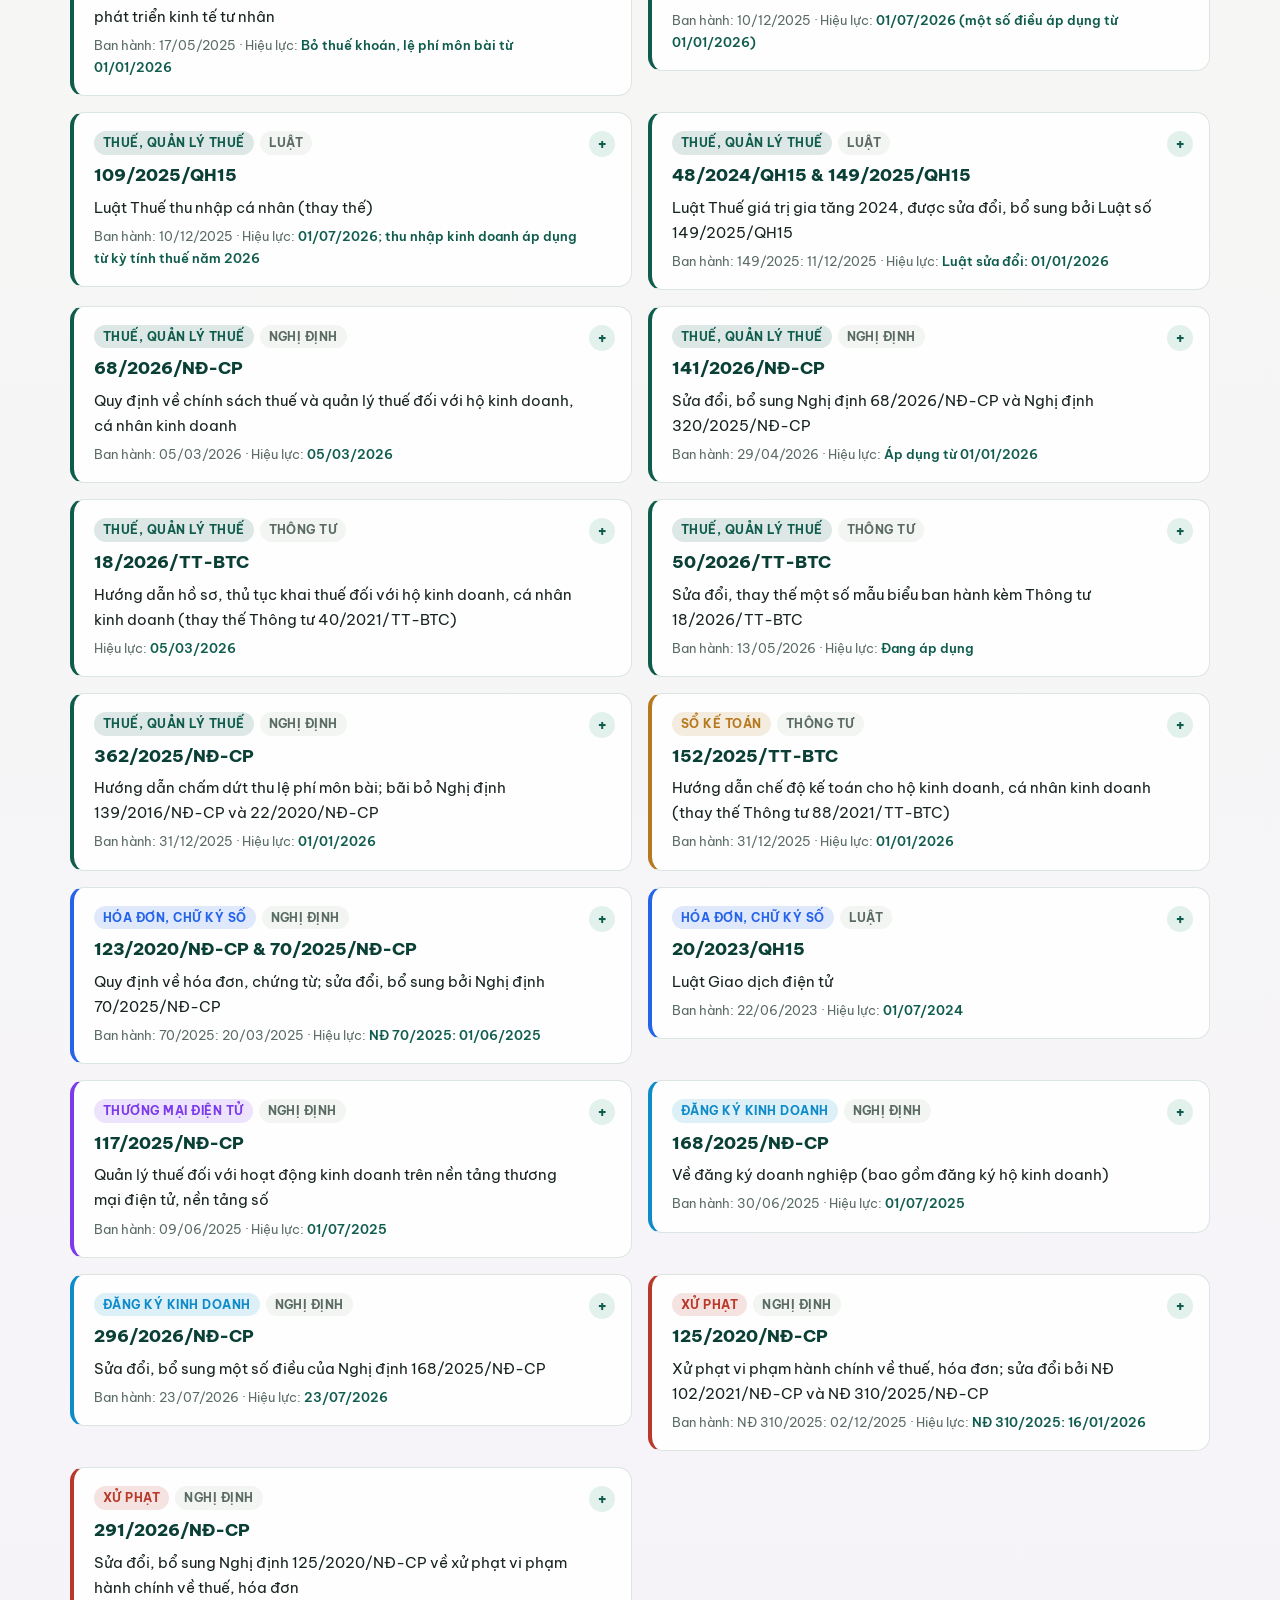
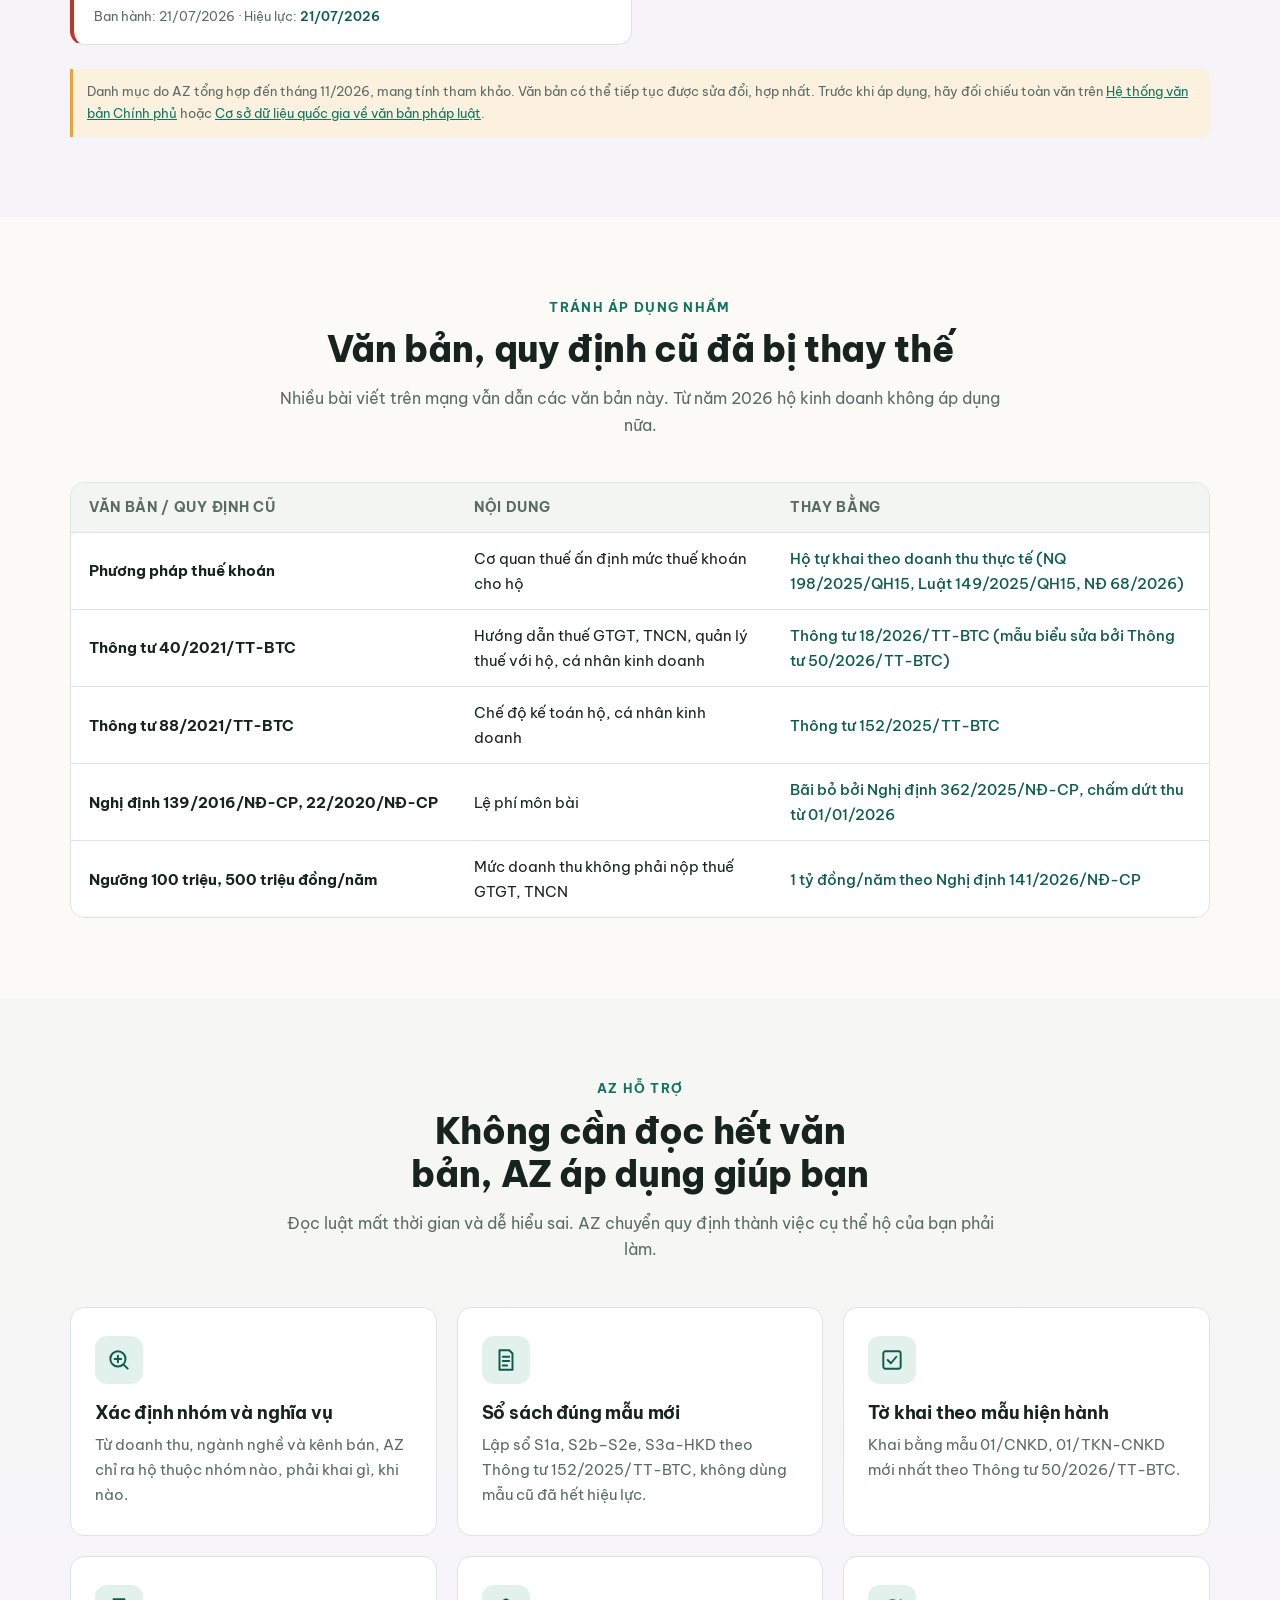
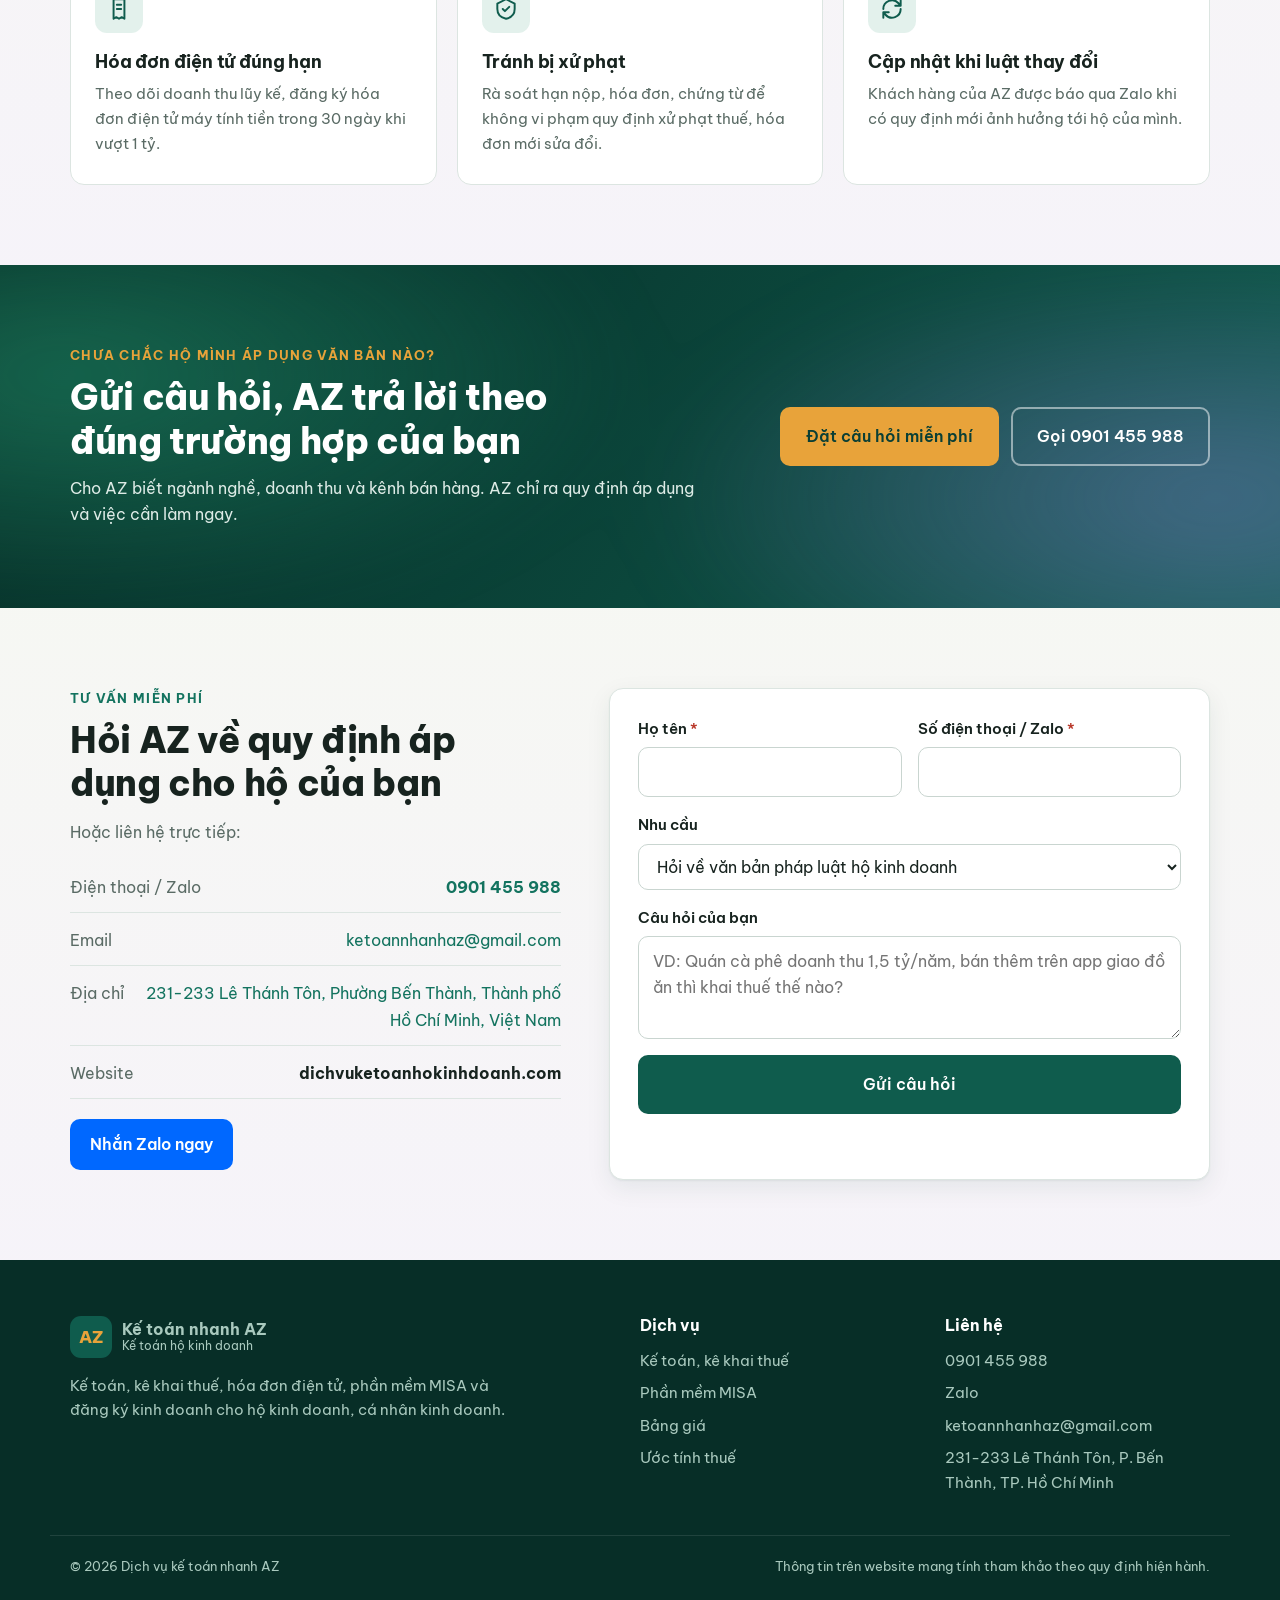
==== commit 0edeff6a: "Thêm địa chỉ 231-233 Lê Thánh Tôn vào mục liên hệ - Mục liên hệ và footer trang chủ, trang văn bản p" ====
--- a/docs/van-ban-phap-luat-ho-kinh-doanh.html
+++ b/docs/van-ban-phap-luat-ho-kinh-doanh.html
@@ -228,6 +228,7 @@
         <ul class="contact__list">
           <li><span>Điện thoại / Zalo</span><a href="tel:0901455988"><b>0901 455 988</b></a></li>
           <li><span>Email</span><a href="mailto:ketoannhanhaz@gmail.com">ketoannhanhaz@gmail.com</a></li>
+          <li><span>Địa chỉ</span><a href="https://www.google.com/maps/search/?api=1&amp;query=231-233+L%C3%AA+Th%C3%A1nh+T%C3%B4n%2C+Ph%C6%B0%E1%BB%9Dng+B%E1%BA%BFn+Th%C3%A0nh%2C+TP.+H%E1%BB%93+Ch%C3%AD+Minh" target="_blank" rel="noopener">231-233 Lê Thánh Tôn, Phường Bến Thành, Thành phố Hồ Chí Minh, Việt Nam</a></li>
           <li><span>Website</span><b>dichvuketoanhokinhdoanh.com</b></li>
         </ul>
         <a class="btn btn--zalo" href="https://zalo.me/0901455988" target="_blank" rel="noopener">Nhắn Zalo ngay</a>
@@ -281,6 +282,7 @@
         <li><a href="tel:0901455988">0901 455 988</a></li>
         <li><a href="https://zalo.me/0901455988" target="_blank" rel="noopener">Zalo</a></li>
         <li><a href="mailto:ketoannhanhaz@gmail.com">ketoannhanhaz@gmail.com</a></li>
+        <li><a href="https://www.google.com/maps/search/?api=1&amp;query=231-233+L%C3%AA+Th%C3%A1nh+T%C3%B4n%2C+Ph%C6%B0%E1%BB%9Dng+B%E1%BA%BFn+Th%C3%A0nh%2C+TP.+H%E1%BB%93+Ch%C3%AD+Minh" target="_blank" rel="noopener">231-233 Lê Thánh Tôn, P. Bến Thành, TP. Hồ Chí Minh</a></li>
       </ul>
     </div>
   </div>
--- a/docs/css/style.css
+++ b/docs/css/style.css
@@ -374,7 +374,8 @@
 .contact__info h2 + p { margin-top: 14px; }
 .contact__list { list-style: none; padding: 0; margin: 16px 0 0; display: grid; gap: 2px; }
 .contact__list li { display: flex; justify-content: space-between; gap: 16px; padding: 12px 0; border-bottom: 1px solid var(--line); }
-.contact__list span { color: var(--muted); }
+.contact__list span { color: var(--muted); flex: none; }
+.contact__list li > :last-child { text-align: right; }
 .contact__list a { text-decoration: none; }
 .form { padding: 28px; display: grid; gap: 16px; }
 .form__msg { font-size: .92rem; min-height: 1.4em; }
@@ -447,5 +448,6 @@
   .calc__form, .form { padding: 20px; }
   .footer__grid { grid-template-columns: 1fr; gap: 28px; }
   .contact__list li { flex-direction: column; gap: 0; }
+  .contact__list li > :last-child { text-align: left; }
   .table th, .table td { padding: 12px 14px; }
 }
